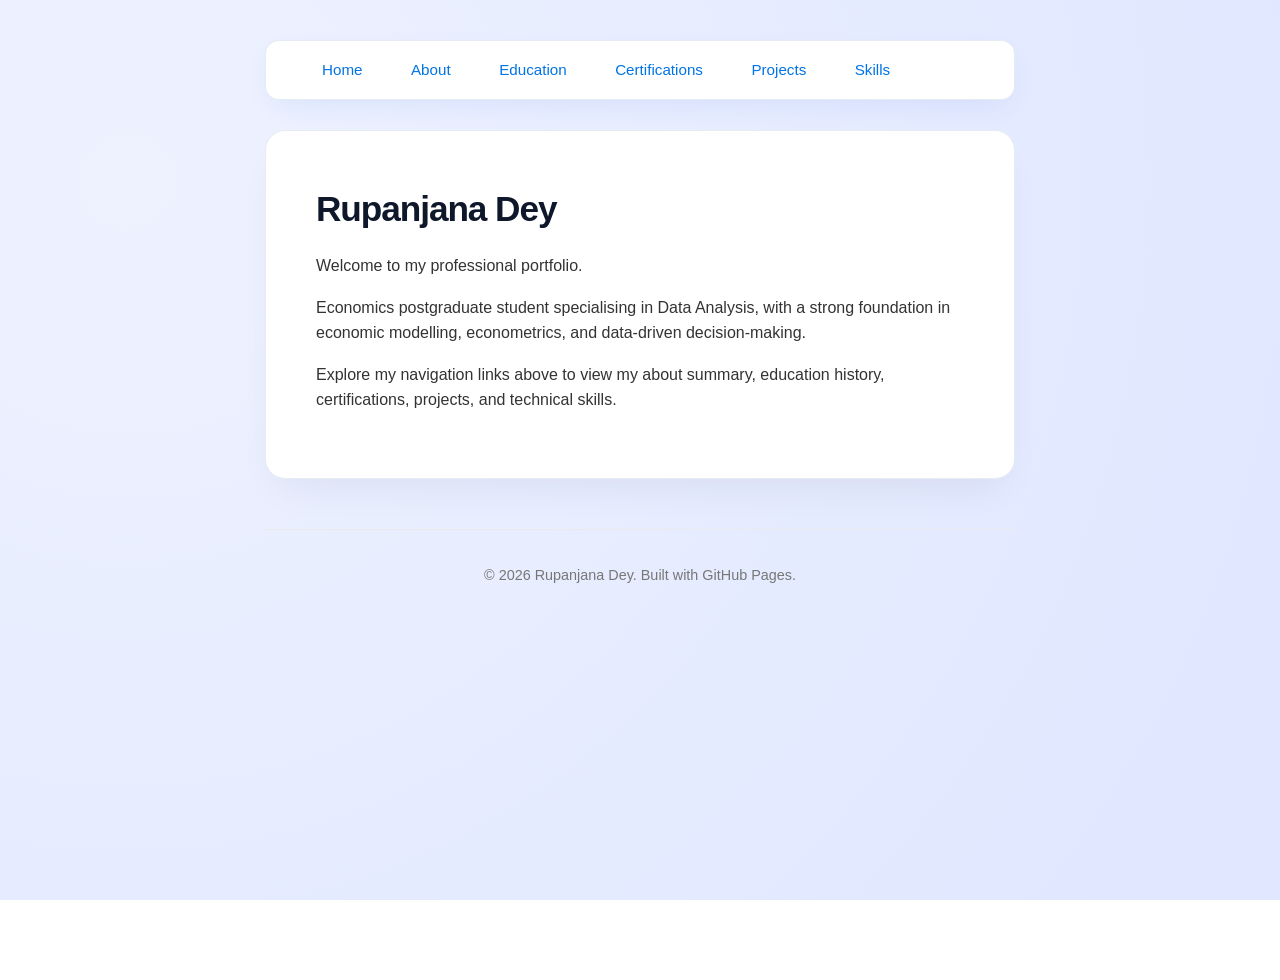
==== index.html @ 43e510b9 "Add link to external stylesheet in index.html" ====
<!DOCTYPE html>
<html lang="en">
<head>
    <link rel="stylesheet" href="style.css">
    <meta charset="UTF-8">
    <meta name="viewport" content="width=device-width, initial-scale=1.0">
    <title>Home | Rupanjana Dey</title>
    <style>
        body {
            font-family: -apple-system, BlinkMacSystemFont, "Segoe UI", Roboto, Helvetica, Arial, sans-serif;
            line-height: 1.6;
            color: #333;
            max-width: 750px;
            margin: 0 auto;
            padding: 40px 20px;
            background-color: #fff;
        }
        header {
            margin-bottom: 30px;
        }
        nav a {
            margin-right: 20px;
            text-decoration: none;
            color: #0073e6;
            font-weight: 500;
        }
        nav a:hover {
            text-decoration: underline;
        }
        h1 {
            font-size: 2.2em;
            margin-bottom: 5px;
        }
        p {
            margin-bottom: 15px;
        }
        footer {
            margin-top: 50px;
            font-size: 0.9em;
            color: #777;
            border-top: 1px solid #eaeaea;
            padding-top: 20px;
        }
    </style>
</head>
<body>

    <header>
        <nav>
            <a href="index.html">Home</a>
            <a href="about/index.html">About</a>
            <a href="about/education.html">Education</a>
            <a href="about/certifications.html">Certifications</a>
            <a href="about/projects.html">Projects</a>
            <a href="about/skills.html">Skills</a>
        </nav>
    </header>

    <main>
        <h1>Rupanjana Dey</h1>
        <p>Welcome to my professional portfolio.</p>
        <p>Economics postgraduate student specialising in Data Analysis, with a strong foundation in economic modelling, econometrics, and data-driven decision-making.</p>
        <p>Explore my navigation links above to view my about summary, education history, certifications, projects, and technical skills.</p>
    </main>

    <footer>
        <p>&copy; 2026 Rupanjana Dey. Built with GitHub Pages.</p>
    </footer>

</body>
</html>
---- style.css ----
@import url('https://fonts.googleapis.com/css2?family=Plus+Jakarta+Sans:wght@400;500;600;700&display=swap');

:root {
    --accent: #2563eb;
    --accent-hover: #1d4ed8;
    --bg-gradient: radial-gradient(circle at 10% 20%, rgb(238, 242, 255) 0%, rgb(224, 231, 255) 90%);
    --card-bg: #ffffff;
    --text-main: #1e293b;
    --text-muted: #64748b;
    --border-color: #f1f5f9;
}

body {
    font-family: 'Plus Jakarta Sans', sans-serif;
    line-height: 1.7;
    color: var(--text-main);
    background: var(--bg-gradient);
    background-attachment: fixed;
    min-height: 100vh;
    margin: 0;
    padding: 50px 20px;
    display: flex;
    flex-direction: column;
    align-items: center;
}

header {
    width: 100%;
    max-width: 800px;
    background: var(--card-bg);
    padding: 16px 32px;
    border-radius: 14px;
    box-shadow: 0 10px 30px -10px rgba(37, 99, 235, 0.12);
    margin-bottom: 24px;
    display: flex;
    justify-content: space-between;
    align-items: center;
    box-sizing: border-box;
    border: 1px solid rgba(226, 232, 240, 0.8);
}

nav a {
    margin-left: 24px;
    text-decoration: none;
    color: var(--text-main);
    font-weight: 600;
    font-size: 0.95em;
    transition: color 0.2s ease;
}

nav a:hover, nav a.active {
    color: var(--accent);
}

main {
    width: 100%;
    max-width: 800px;
    background: var(--card-bg);
    padding: 50px;
    border-radius: 20px;
    box-shadow: 0 20px 40px -15px rgba(30, 41, 59, 0.08);
    box-sizing: border-box;
    border: 1px solid rgba(226, 232, 240, 0.8);
}

h1 {
    color: #0f172a;
    font-size: 2.4em;
    margin-top: 0;
    margin-bottom: 8px;
    letter-spacing: -0.03em;
}

h2 {
    color: #0f172a;
    border-bottom: 2px solid #eff6ff;
    padding-bottom: 8px;
    margin-top: 40px;
    font-size: 1.25em;
    letter-spacing: -0.01em;
}

ul {
    padding-left: 20px;
}

li {
    margin-bottom: 14px;
}

a {
    color: var(--accent);
    text-decoration: none;
    transition: opacity 0.2s;
}

a:hover {
    color: var(--accent-hover);
    text-decoration: underline;
}

.contact-info {
    font-size: 0.95em;
    color: var(--text-muted);
    margin-bottom: 35px;
    padding-bottom: 18px;
    border-bottom: 1px solid var(--border-color);
}

footer {
    width: 100%;
    max-width: 800px;
    text-align: center;
    margin-top: 25px;
    font-size: 0.85em;
    color: #64748b;
}
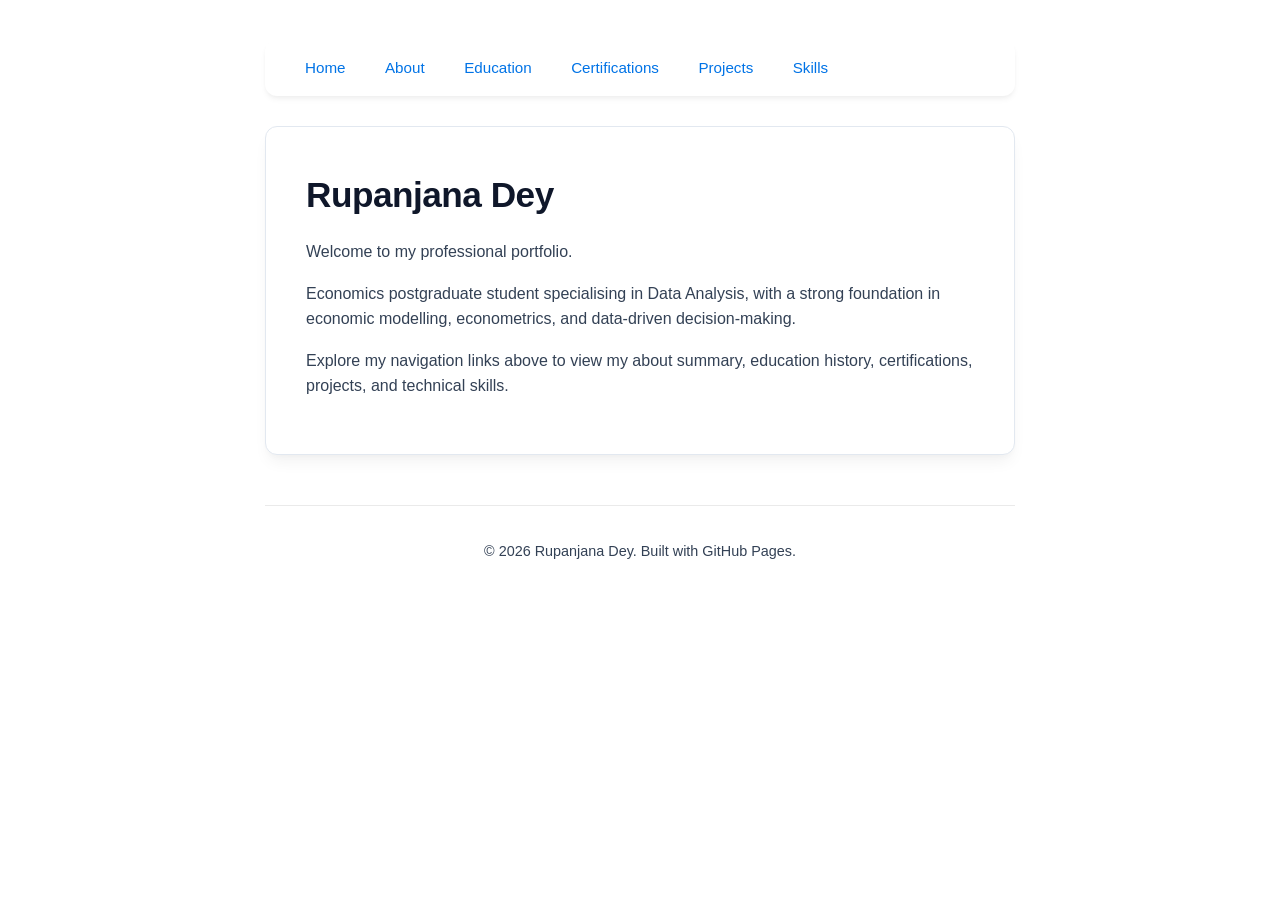
==== commit 9e0c319c: "Update stylesheet link path in index.html" ====
--- a/index.html
+++ b/index.html
@@ -1,7 +1,7 @@
 <!DOCTYPE html>
 <html lang="en">
 <head>
-    <link rel="stylesheet" href="style.css">
+    <link rel="stylesheet" href="css/style.css">
     <meta charset="UTF-8">
     <meta name="viewport" content="width=device-width, initial-scale=1.0">
     <title>Home | Rupanjana Dey</title>
--- a/css/style.css
+++ b/css/style.css
@@ -0,0 +1,115 @@
+:root {
+    --primary-color: #0284c7; /* Modern professional blue */
+    --primary-hover: #0369a1;
+    --text-main: #1e293b;     /* Dark slate for high readability */
+    --text-muted: #64748b;    /* Muted gray for secondary text */
+    --bg-color: #f8fafc;      /* Soft light background */
+    --card-bg: #ffffff;       /* Pure white for containers */
+    --border-color: #e2e8f0;
+    --radius: 12px;
+}
+
+body {
+    font-family: system-ui, -apple-system, BlinkMacSystemFont, "Segoe UI", Roboto, Oxygen, Ubuntu, Cantarell, sans-serif;
+    line-height: 1.7;
+    color: var(--text-main);
+    background-color: var(--bg-color);
+    max-width: 800px;
+    margin: 0 auto;
+    padding: 40px 20px;
+}
+
+/* Header & Navigation Bar Styling */
+header {
+    background: var(--card-bg);
+    padding: 15px 25px;
+    border-radius: var(--radius);
+    box-shadow: 0 4px 6px -1px rgba(0, 0, 0, 0.05), 0 2px 4px -1px rgba(0, 0, 0, 0.03);
+    margin-bottom: 40px;
+    display: flex;
+    justify-content: space-between;
+    align-items: center;
+    flex-wrap: wrap;
+    gap: 10px;
+}
+
+nav a {
+    text-decoration: none;
+    color: var(--text-muted);
+    font-weight: 500;
+    font-size: 0.95em;
+    margin-left: 15px;
+    transition: color 0.2s ease;
+}
+
+nav a:hover, nav a.active {
+    color: var(--primary-color);
+}
+
+/* Main Content Card Layout */
+main {
+    background: var(--card-bg);
+    padding: 40px;
+    border-radius: var(--radius);
+    box-shadow: 0 10px 15px -3px rgba(0, 0, 0, 0.05), 0 4px 6px -2px rgba(0, 0, 0, 0.025);
+    border: 1px solid var(--border-color);
+}
+
+h1 {
+    font-size: 2.5em;
+    color: #0f172a;
+    margin-top: 0;
+    margin-bottom: 10px;
+    letter-spacing: -0.5px;
+}
+
+h2 {
+    font-size: 1.5em;
+    color: #0f172a;
+    border-bottom: 2px solid var(--bg-color);
+    padding-bottom: 8px;
+    margin-top: 30px;
+    margin-bottom: 20px;
+}
+
+p {
+    margin-bottom: 15px;
+    color: #334155;
+}
+
+/* Profile Picture Styling */
+.profile-img {
+    width: 140px;
+    height: 140px;
+    border-radius: 50%;
+    object-fit: cover;
+    border: 4px solid var(--card-bg);
+    box-shadow: 0 4px 10px rgba(0, 0, 0, 0.1);
+    margin-bottom: 20px;
+}
+
+/* Links inside content */
+a {
+    color: var(--primary-color);
+    text-decoration: none;
+}
+a:hover {
+    text-decoration: underline;
+}
+
+/* Lists styling */
+ul {
+    padding-left: 20px;
+}
+
+li {
+    margin-bottom: 12px;
+}
+
+/* Footer Styling */
+footer {
+    text-align: center;
+    margin-top: 40px;
+    font-size: 0.85em;
+    color: var(--text-muted);
+}
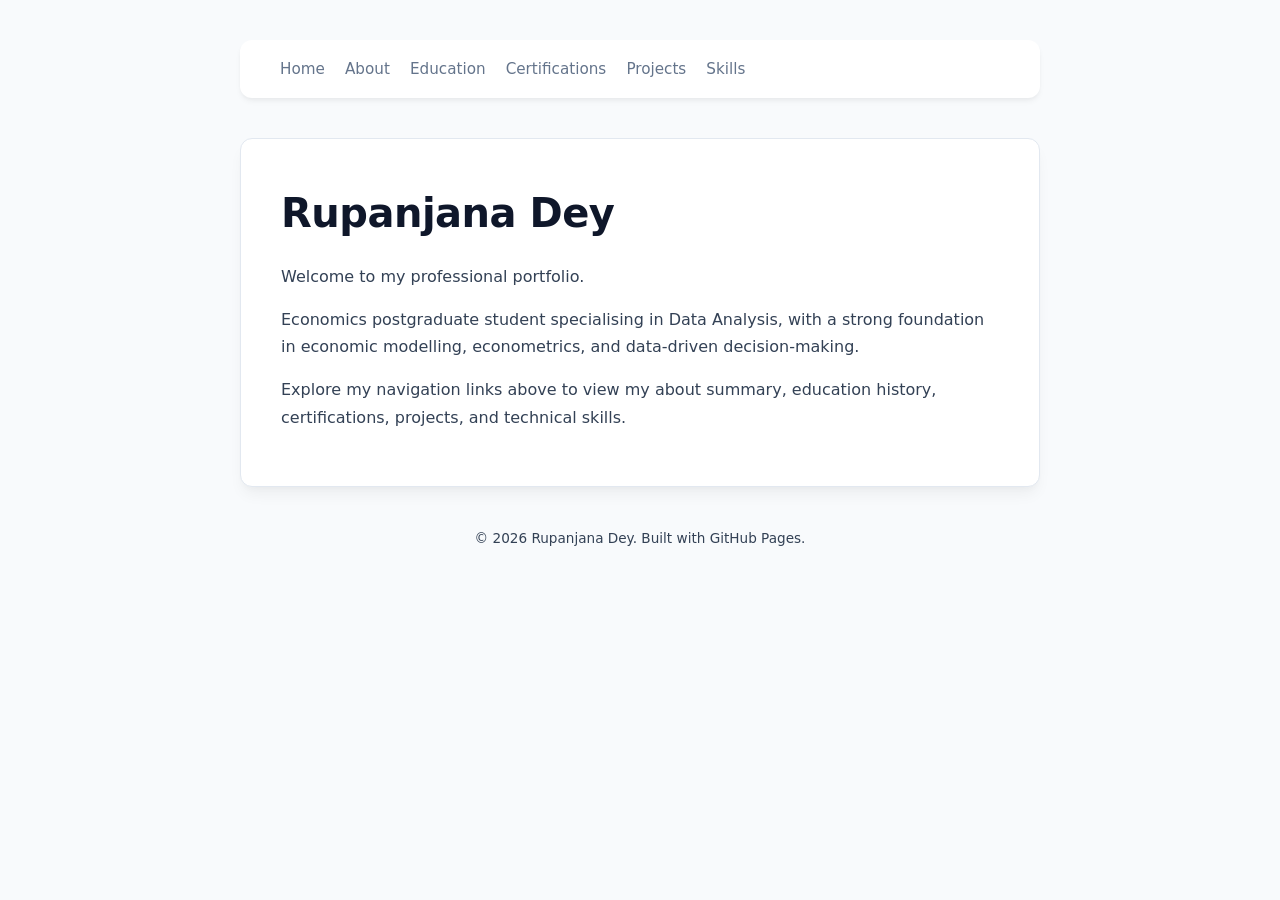
==== commit 24f09e2b: "Remove inline styles and link external stylesheet Removed inline styles from index.html and linked t" ====
--- a/index.html
+++ b/index.html
@@ -5,43 +5,7 @@
     <meta charset="UTF-8">
     <meta name="viewport" content="width=device-width, initial-scale=1.0">
     <title>Home | Rupanjana Dey</title>
-    <style>
-        body {
-            font-family: -apple-system, BlinkMacSystemFont, "Segoe UI", Roboto, Helvetica, Arial, sans-serif;
-            line-height: 1.6;
-            color: #333;
-            max-width: 750px;
-            margin: 0 auto;
-            padding: 40px 20px;
-            background-color: #fff;
-        }
-        header {
-            margin-bottom: 30px;
-        }
-        nav a {
-            margin-right: 20px;
-            text-decoration: none;
-            color: #0073e6;
-            font-weight: 500;
-        }
-        nav a:hover {
-            text-decoration: underline;
-        }
-        h1 {
-            font-size: 2.2em;
-            margin-bottom: 5px;
-        }
-        p {
-            margin-bottom: 15px;
-        }
-        footer {
-            margin-top: 50px;
-            font-size: 0.9em;
-            color: #777;
-            border-top: 1px solid #eaeaea;
-            padding-top: 20px;
-        }
-    </style>
+     <link rel="stylesheet" href="../css/style.css">
 </head>
 <body>
 
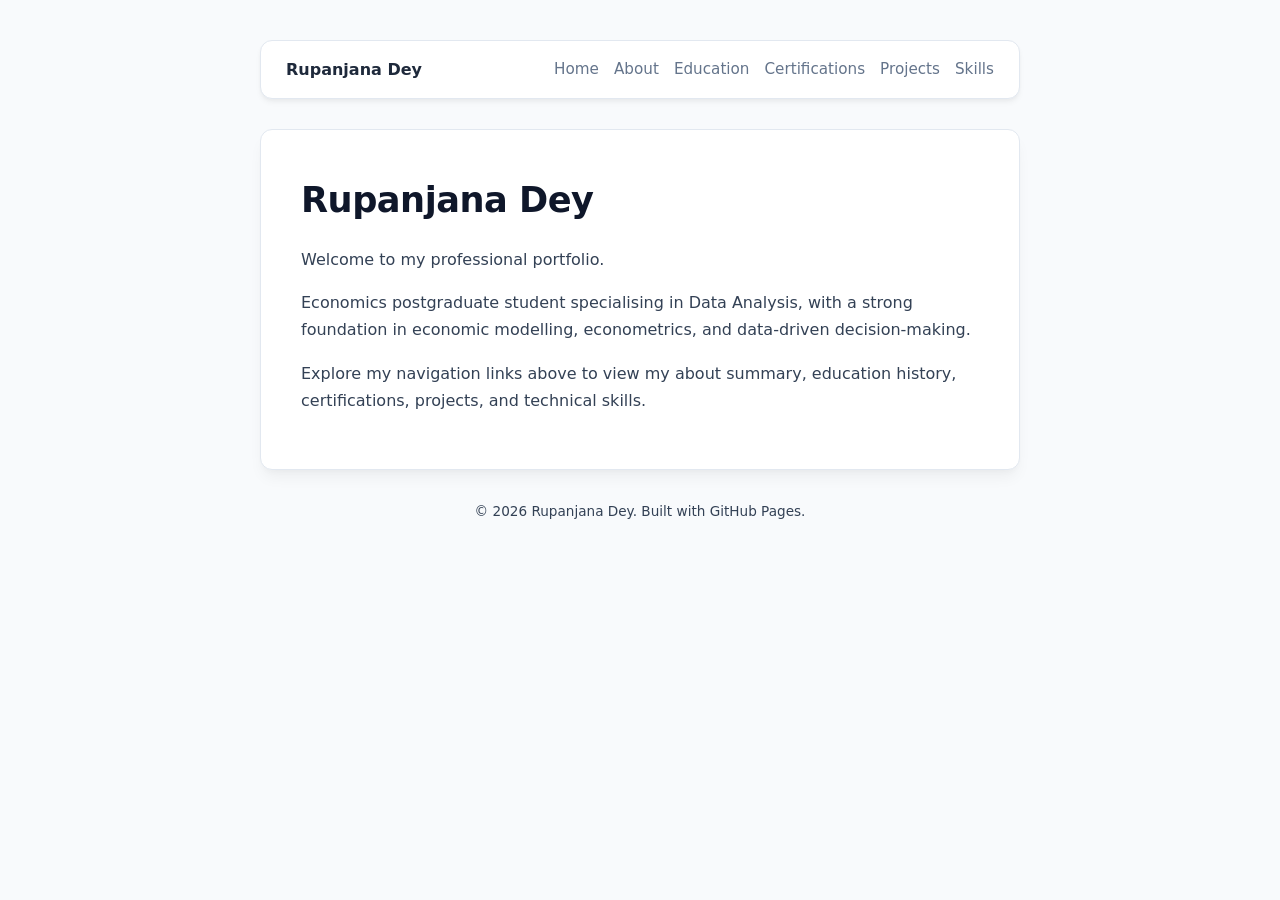
==== commit 2a0a13b0: "Refactor navigation and add logo to header" ====
--- a/index.html
+++ b/index.html
@@ -10,15 +10,18 @@
 <body>
 
     <header>
-        <nav>
-            <a href="index.html">Home</a>
-            <a href="about/index.html">About</a>
-            <a href="about/education.html">Education</a>
-            <a href="about/certifications.html">Certifications</a>
-            <a href="about/projects.html">Projects</a>
-            <a href="about/skills.html">Skills</a>
-        </nav>
-    </header>
+    <div class="logo">
+        <a href="index.html" style="font-weight: bold; color: inherit; text-decoration: none;">Rupanjana Dey</a>
+    </div>
+    <nav>
+        <a href="index.html">Home</a>
+        <a href="about/index.html">About</a>
+        <a href="education.html">Education</a>
+        <a href="certifications.html">Certifications</a>
+        <a href="projects.html">Projects</a>
+        <a href="skills.html">Skills</a>
+    </nav>
+</header>
 
     <main>
         <h1>Rupanjana Dey</h1>
--- a/css/style.css
+++ b/css/style.css
@@ -1,12 +1,16 @@
 :root {
-    --primary-color: #0284c7; /* Modern professional blue */
+    --primary-color: #0284c7;
     --primary-hover: #0369a1;
-    --text-main: #1e293b;     /* Dark slate for high readability */
-    --text-muted: #64748b;    /* Muted gray for secondary text */
-    --bg-color: #f8fafc;      /* Soft light background */
-    --card-bg: #ffffff;       /* Pure white for containers */
+    --text-main: #1e293b;
+    --text-muted: #64748b;
+    --bg-color: #f8fafc;
+    --card-bg: #ffffff;
     --border-color: #e2e8f0;
     --radius: 12px;
+}
+
+* {
+    box-sizing: border-box;
 }
 
 body {
@@ -19,18 +23,25 @@
     padding: 40px 20px;
 }
 
-/* Header & Navigation Bar Styling */
+/* Universal Header Styling */
 header {
     background: var(--card-bg);
     padding: 15px 25px;
     border-radius: var(--radius);
     box-shadow: 0 4px 6px -1px rgba(0, 0, 0, 0.05), 0 2px 4px -1px rgba(0, 0, 0, 0.03);
-    margin-bottom: 40px;
+    margin-bottom: 30px;
     display: flex;
     justify-content: space-between;
     align-items: center;
     flex-wrap: wrap;
     gap: 10px;
+    border: 1px solid var(--border-color);
+}
+
+nav {
+    display: flex;
+    flex-wrap: wrap;
+    gap: 15px;
 }
 
 nav a {
@@ -38,7 +49,6 @@
     color: var(--text-muted);
     font-weight: 500;
     font-size: 0.95em;
-    margin-left: 15px;
     transition: color 0.2s ease;
 }
 
@@ -46,8 +56,8 @@
     color: var(--primary-color);
 }
 
-/* Main Content Card Layout */
-main {
+/* Universal Content Card Styling */
+main, .container {
     background: var(--card-bg);
     padding: 40px;
     border-radius: var(--radius);
@@ -56,7 +66,7 @@
 }
 
 h1 {
-    font-size: 2.5em;
+    font-size: 2.2em;
     color: #0f172a;
     margin-top: 0;
     margin-bottom: 10px;
@@ -64,12 +74,12 @@
 }
 
 h2 {
-    font-size: 1.5em;
+    font-size: 1.4em;
     color: #0f172a;
     border-bottom: 2px solid var(--bg-color);
     padding-bottom: 8px;
     margin-top: 30px;
-    margin-bottom: 20px;
+    margin-bottom: 15px;
 }
 
 p {
@@ -88,16 +98,17 @@
     margin-bottom: 20px;
 }
 
-/* Links inside content */
+/* General Link Styling */
 a {
     color: var(--primary-color);
     text-decoration: none;
 }
+
 a:hover {
     text-decoration: underline;
 }
 
-/* Lists styling */
+/* Lists Styling */
 ul {
     padding-left: 20px;
 }
@@ -109,7 +120,7 @@
 /* Footer Styling */
 footer {
     text-align: center;
-    margin-top: 40px;
+    margin-top: 30px;
     font-size: 0.85em;
     color: var(--text-muted);
 }
--- a/css/style.css
+++ b/css/style.css
@@ -1,12 +1,16 @@
 :root {
-    --primary-color: #0284c7; /* Modern professional blue */
+    --primary-color: #0284c7;
     --primary-hover: #0369a1;
-    --text-main: #1e293b;     /* Dark slate for high readability */
-    --text-muted: #64748b;    /* Muted gray for secondary text */
-    --bg-color: #f8fafc;      /* Soft light background */
-    --card-bg: #ffffff;       /* Pure white for containers */
+    --text-main: #1e293b;
+    --text-muted: #64748b;
+    --bg-color: #f8fafc;
+    --card-bg: #ffffff;
     --border-color: #e2e8f0;
     --radius: 12px;
+}
+
+* {
+    box-sizing: border-box;
 }
 
 body {
@@ -19,18 +23,25 @@
     padding: 40px 20px;
 }
 
-/* Header & Navigation Bar Styling */
+/* Universal Header Styling */
 header {
     background: var(--card-bg);
     padding: 15px 25px;
     border-radius: var(--radius);
     box-shadow: 0 4px 6px -1px rgba(0, 0, 0, 0.05), 0 2px 4px -1px rgba(0, 0, 0, 0.03);
-    margin-bottom: 40px;
+    margin-bottom: 30px;
     display: flex;
     justify-content: space-between;
     align-items: center;
     flex-wrap: wrap;
     gap: 10px;
+    border: 1px solid var(--border-color);
+}
+
+nav {
+    display: flex;
+    flex-wrap: wrap;
+    gap: 15px;
 }
 
 nav a {
@@ -38,7 +49,6 @@
     color: var(--text-muted);
     font-weight: 500;
     font-size: 0.95em;
-    margin-left: 15px;
     transition: color 0.2s ease;
 }
 
@@ -46,8 +56,8 @@
     color: var(--primary-color);
 }
 
-/* Main Content Card Layout */
-main {
+/* Universal Content Card Styling */
+main, .container {
     background: var(--card-bg);
     padding: 40px;
     border-radius: var(--radius);
@@ -56,7 +66,7 @@
 }
 
 h1 {
-    font-size: 2.5em;
+    font-size: 2.2em;
     color: #0f172a;
     margin-top: 0;
     margin-bottom: 10px;
@@ -64,12 +74,12 @@
 }
 
 h2 {
-    font-size: 1.5em;
+    font-size: 1.4em;
     color: #0f172a;
     border-bottom: 2px solid var(--bg-color);
     padding-bottom: 8px;
     margin-top: 30px;
-    margin-bottom: 20px;
+    margin-bottom: 15px;
 }
 
 p {
@@ -88,16 +98,17 @@
     margin-bottom: 20px;
 }
 
-/* Links inside content */
+/* General Link Styling */
 a {
     color: var(--primary-color);
     text-decoration: none;
 }
+
 a:hover {
     text-decoration: underline;
 }
 
-/* Lists styling */
+/* Lists Styling */
 ul {
     padding-left: 20px;
 }
@@ -109,7 +120,7 @@
 /* Footer Styling */
 footer {
     text-align: center;
-    margin-top: 40px;
+    margin-top: 30px;
     font-size: 0.85em;
     color: var(--text-muted);
 }
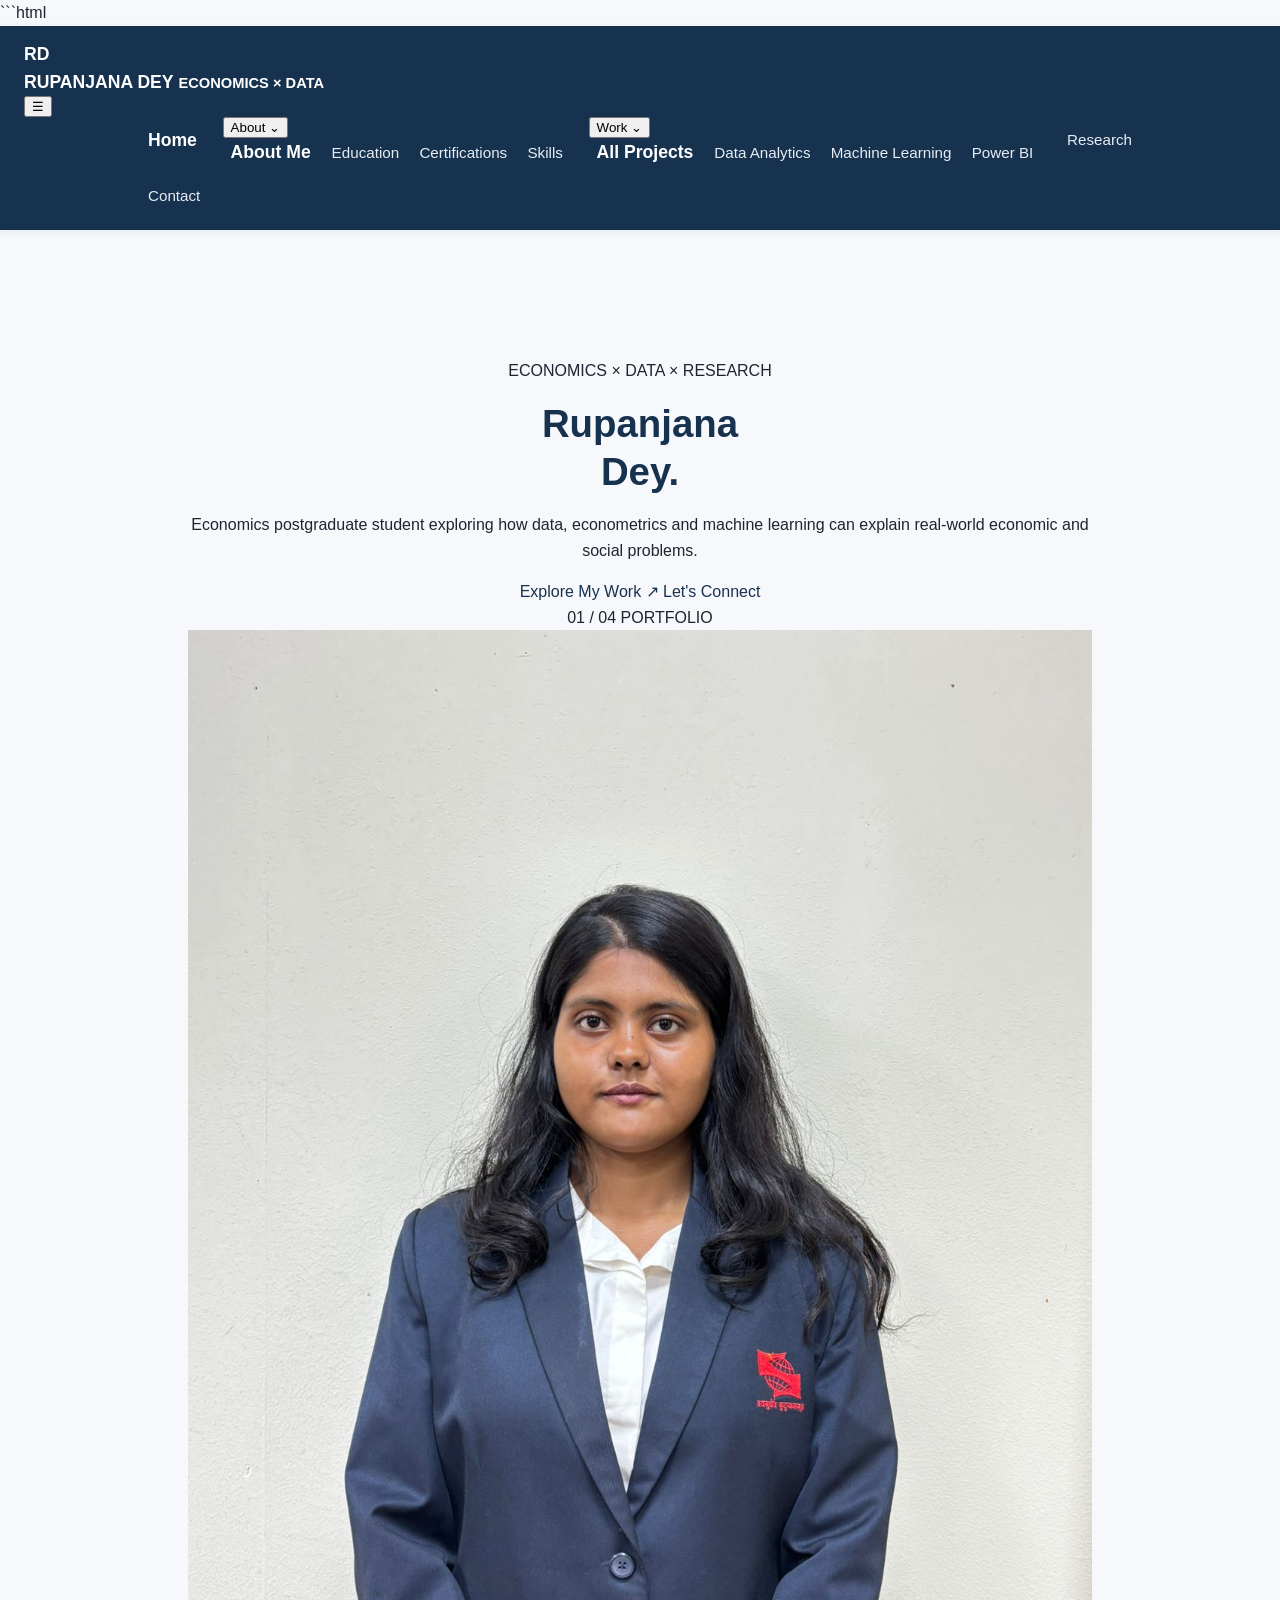
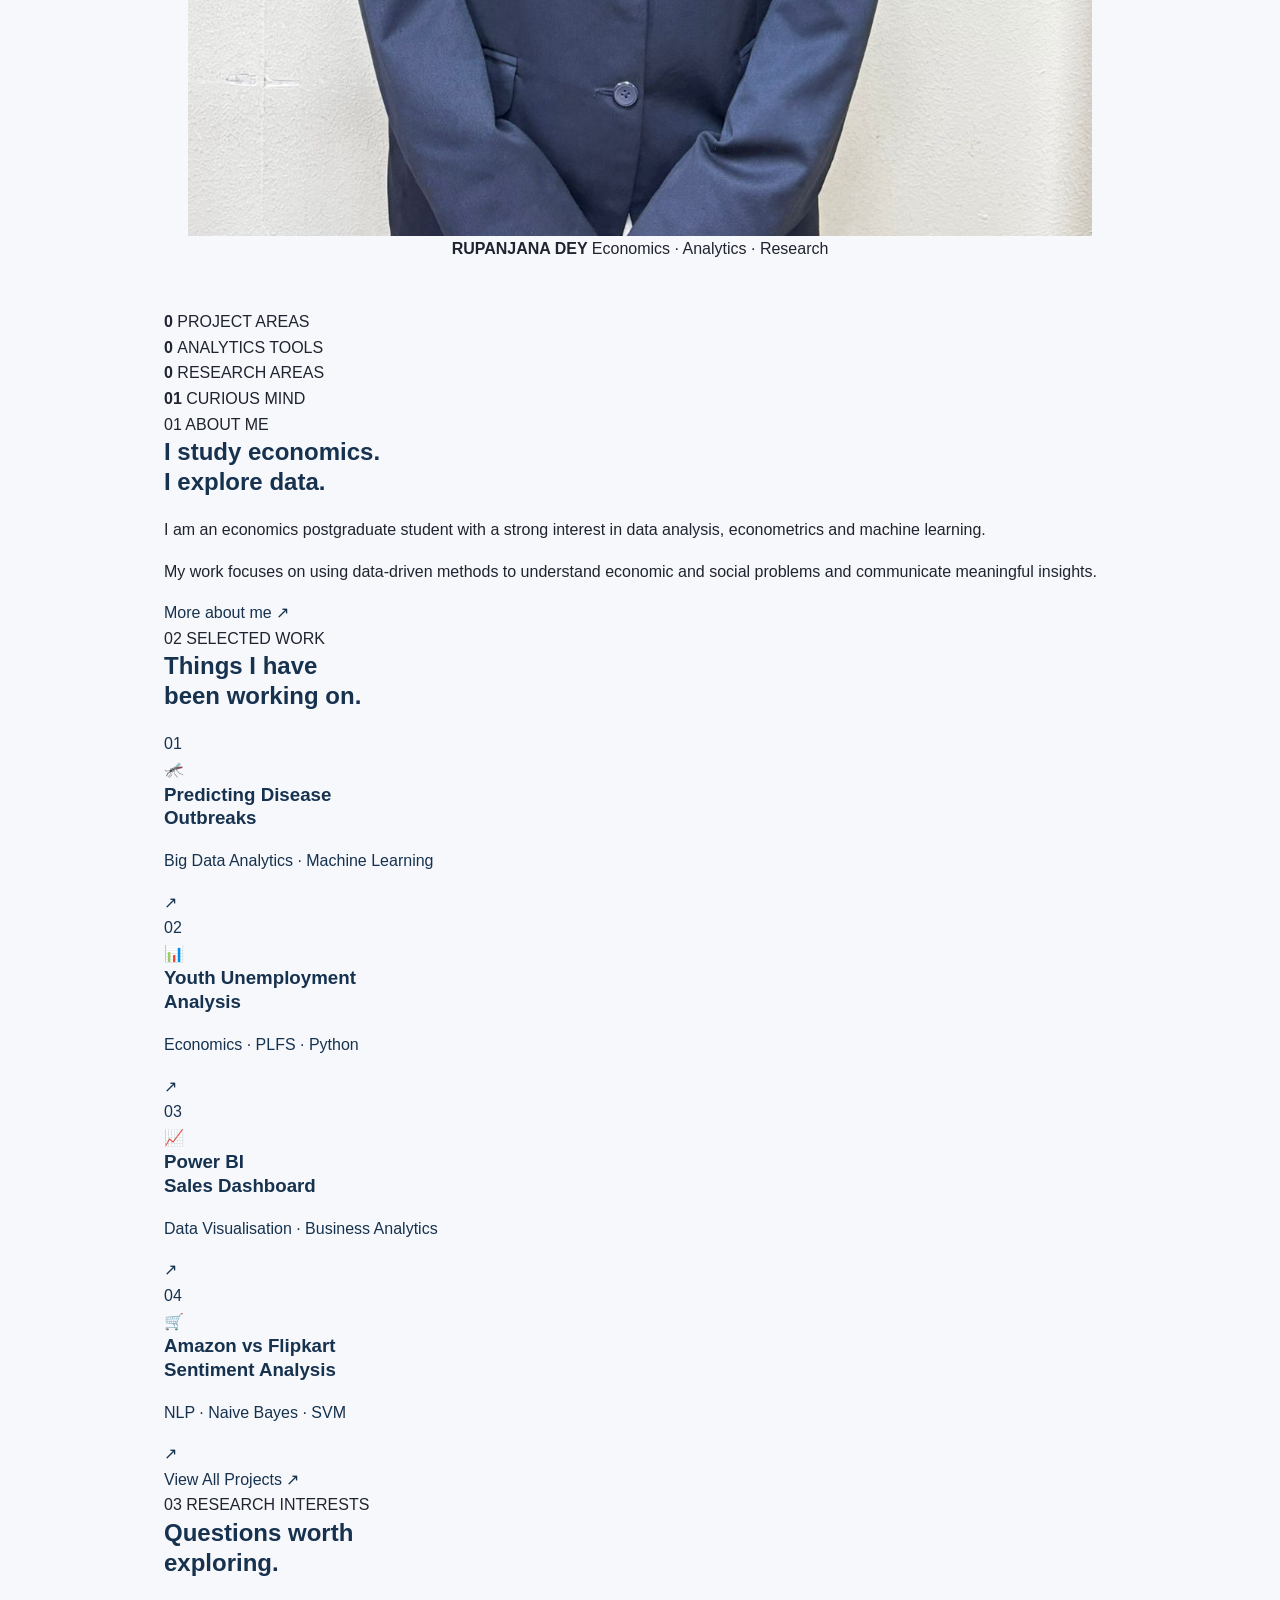
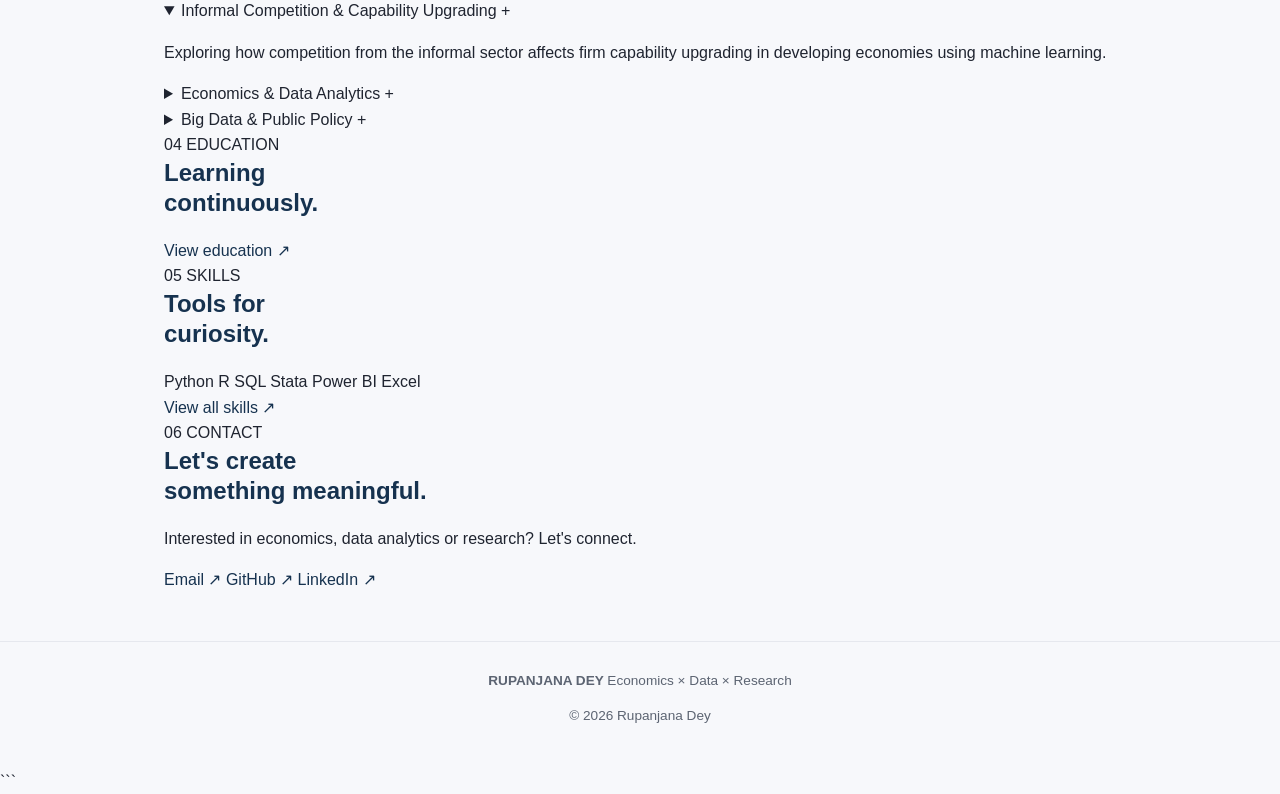
==== commit 8525b0e4: "Update index.html" ====
--- a/index.html
+++ b/index.html
@@ -1,38 +1,981 @@
+```html
 <!DOCTYPE html>
 <html lang="en">
+
 <head>
+
+    <meta charset="UTF-8">
+
+    <meta name="viewport" content="width=device-width, initial-scale=1.0">
+
+    <title>Rupanjana Dey | Economics × Data</title>
+
+    <!-- Main CSS -->
     <link rel="stylesheet" href="css/style.css">
-    <meta charset="UTF-8">
-    <meta name="viewport" content="width=device-width, initial-scale=1.0">
-    <title>Home | Rupanjana Dey</title>
-     <link rel="stylesheet" href="../css/style.css">
+
+    <!-- Google Fonts -->
+    <link rel="preconnect" href="https://fonts.googleapis.com">
+    <link rel="preconnect" href="https://fonts.gstatic.com" crossorigin>
+
+    <link href="https://fonts.googleapis.com/css2?family=DM+Sans:wght@400;500;600;700&family=Playfair+Display:wght@600;700&display=swap" rel="stylesheet">
+
 </head>
+
+
 <body>
 
-    <header>
-    <div class="logo">
-        <a href="index.html" style="font-weight: bold; color: inherit; text-decoration: none;">Rupanjana Dey</a>
-    </div>
-    <nav>
-        <a href="index.html">Home</a>
-        <a href="about/index.html">About</a>
-        <a href="education.html">Education</a>
-        <a href="certifications.html">Certifications</a>
-        <a href="projects.html">Projects</a>
-        <a href="skills.html">Skills</a>
+
+<!-- =====================================================
+     NAVIGATION
+===================================================== -->
+
+<header class="navbar">
+
+    <a href="index.html" class="logo">
+
+        <span>RD</span>
+
+        <div>
+            <strong>RUPANJANA DEY</strong>
+            <small>ECONOMICS × DATA</small>
+        </div>
+
+    </a>
+
+
+    <!-- Mobile Menu Button -->
+
+    <button class="menu-toggle" id="menuToggle">
+        ☰
+    </button>
+
+
+    <nav id="navMenu">
+
+        <a href="index.html">
+            Home
+        </a>
+
+
+        <!-- ABOUT DROPDOWN -->
+
+        <div class="dropdown">
+
+            <button class="dropbtn">
+                About <span>⌄</span>
+            </button>
+
+            <div class="dropdown-content">
+
+                <a href="about/index.html">
+                    About Me
+                </a>
+
+                <a href="education.html">
+                    Education
+                </a>
+
+                <a href="certifications.html">
+                    Certifications
+                </a>
+
+                <a href="skills.html">
+                    Skills
+                </a>
+
+            </div>
+
+        </div>
+
+
+        <!-- WORK DROPDOWN -->
+
+        <div class="dropdown">
+
+            <button class="dropbtn">
+                Work <span>⌄</span>
+            </button>
+
+            <div class="dropdown-content">
+
+                <a href="projects.html">
+                    All Projects
+                </a>
+
+                <a href="projects.html#analytics">
+                    Data Analytics
+                </a>
+
+                <a href="projects.html#ml">
+                    Machine Learning
+                </a>
+
+                <a href="projects.html#powerbi">
+                    Power BI
+                </a>
+
+            </div>
+
+        </div>
+
+
+        <a href="#research">
+            Research
+        </a>
+
+
+        <a href="#contact">
+            Contact
+        </a>
+
     </nav>
+
 </header>
 
-    <main>
-        <h1>Rupanjana Dey</h1>
-        <p>Welcome to my professional portfolio.</p>
-        <p>Economics postgraduate student specialising in Data Analysis, with a strong foundation in economic modelling, econometrics, and data-driven decision-making.</p>
-        <p>Explore my navigation links above to view my about summary, education history, certifications, projects, and technical skills.</p>
-    </main>
-
-    <footer>
-        <p>&copy; 2026 Rupanjana Dey. Built with GitHub Pages.</p>
-    </footer>
+
+
+<!-- =====================================================
+     MAIN CONTENT
+===================================================== -->
+
+<main>
+
+
+<!-- =====================================================
+     HERO SECTION
+===================================================== -->
+
+<section class="hero">
+
+
+    <!-- LEFT SIDE -->
+
+    <div class="hero-content">
+
+        <p class="eyebrow">
+            ECONOMICS × DATA × RESEARCH
+        </p>
+
+
+        <h1>
+
+            Rupanjana
+            <br>
+
+            <span>Dey.</span>
+
+        </h1>
+
+
+        <p class="hero-description">
+
+            Economics postgraduate student exploring how
+            data, econometrics and machine learning can
+            explain real-world economic and social problems.
+
+        </p>
+
+
+        <div class="hero-buttons">
+
+            <a href="#projects" class="btn primary">
+                Explore My Work ↗
+            </a>
+
+
+            <a href="#contact" class="btn secondary">
+                Let's Connect
+            </a>
+
+        </div>
+
+    </div>
+
+
+
+    <!-- RIGHT SIDE -->
+
+    <div class="hero-visual">
+
+        <div class="profile-card">
+
+
+            <div class="profile-top">
+
+                <span>
+                    01 / 04
+                </span>
+
+                <span>
+                    PORTFOLIO
+                </span>
+
+            </div>
+
+
+            <!-- YOUR PHOTO -->
+
+            <div class="profile-image">
+
+                <img
+                    src="Rupanjana_Dey.jpeg"
+                    alt="Rupanjana Dey"
+                >
+
+            </div>
+
+
+            <div class="profile-bottom">
+
+                <strong>
+                    RUPANJANA DEY
+                </strong>
+
+                <span>
+                    Economics · Analytics · Research
+                </span>
+
+            </div>
+
+        </div>
+
+    </div>
+
+</section>
+
+
+
+<!-- =====================================================
+     QUICK STATS
+===================================================== -->
+
+<section class="stats">
+
+
+    <div class="stat">
+
+        <strong
+            class="counter"
+            data-target="4">
+            0
+        </strong>
+
+        <span>
+            PROJECT AREAS
+        </span>
+
+    </div>
+
+
+    <div class="stat">
+
+        <strong
+            class="counter"
+            data-target="6">
+            0
+        </strong>
+
+        <span>
+            ANALYTICS TOOLS
+        </span>
+
+    </div>
+
+
+    <div class="stat">
+
+        <strong
+            class="counter"
+            data-target="3">
+            0
+        </strong>
+
+        <span>
+            RESEARCH AREAS
+        </span>
+
+    </div>
+
+
+    <div class="stat">
+
+        <strong>
+            01
+        </strong>
+
+        <span>
+            CURIOUS MIND
+        </span>
+
+    </div>
+
+
+</section>
+
+
+
+<!-- =====================================================
+     ABOUT SECTION
+===================================================== -->
+
+<section class="section about-section" id="about">
+
+
+    <div class="section-label">
+
+        <span>
+            01
+        </span>
+
+        <span>
+            ABOUT ME
+        </span>
+
+    </div>
+
+
+    <div class="about-grid">
+
+
+        <div>
+
+            <h2>
+
+                I study economics.
+                <br>
+
+                <span>
+                    I explore data.
+                </span>
+
+            </h2>
+
+        </div>
+
+
+        <div class="about-text">
+
+            <p>
+
+                I am an economics postgraduate student
+                with a strong interest in data analysis,
+                econometrics and machine learning.
+
+            </p>
+
+
+            <p>
+
+                My work focuses on using data-driven
+                methods to understand economic and
+                social problems and communicate
+                meaningful insights.
+
+            </p>
+
+
+            <a
+                href="about/index.html"
+                class="text-link">
+
+                More about me ↗
+
+            </a>
+
+        </div>
+
+    </div>
+
+</section>
+
+
+
+<!-- =====================================================
+     PROJECTS SECTION
+===================================================== -->
+
+<section
+    class="section projects-section"
+    id="projects">
+
+
+    <div class="section-heading">
+
+
+        <div class="section-label">
+
+            <span>
+                02
+            </span>
+
+            <span>
+                SELECTED WORK
+            </span>
+
+        </div>
+
+
+        <h2>
+
+            Things I have
+            <br>
+
+            <span>
+                been working on.
+            </span>
+
+        </h2>
+
+    </div>
+
+
+
+    <div class="projects-grid">
+
+
+        <!-- PROJECT 1 -->
+
+        <a
+            href="projects.html"
+            class="project-card project-large">
+
+            <div class="project-number">
+                01
+            </div>
+
+            <div class="project-icon">
+                🦟
+            </div>
+
+            <h3>
+
+                Predicting Disease
+                <br>
+                Outbreaks
+
+            </h3>
+
+            <p>
+
+                Big Data Analytics ·
+                Machine Learning
+
+            </p>
+
+            <span class="project-arrow">
+                ↗
+            </span>
+
+        </a>
+
+
+
+        <!-- PROJECT 2 -->
+
+        <a
+            href="projects.html"
+            class="project-card">
+
+            <div class="project-number">
+                02
+            </div>
+
+            <div class="project-icon">
+                📊
+            </div>
+
+            <h3>
+
+                Youth Unemployment
+                <br>
+                Analysis
+
+            </h3>
+
+            <p>
+
+                Economics · PLFS · Python
+
+            </p>
+
+            <span class="project-arrow">
+                ↗
+            </span>
+
+        </a>
+
+
+
+        <!-- PROJECT 3 -->
+
+        <a
+            href="projects.html"
+            class="project-card">
+
+            <div class="project-number">
+                03
+            </div>
+
+            <div class="project-icon">
+                📈
+            </div>
+
+            <h3>
+
+                Power BI
+                <br>
+                Sales Dashboard
+
+            </h3>
+
+            <p>
+
+                Data Visualisation ·
+                Business Analytics
+
+            </p>
+
+            <span class="project-arrow">
+                ↗
+            </span>
+
+        </a>
+
+
+
+        <!-- PROJECT 4 -->
+
+        <a
+            href="projects.html"
+            class="project-card">
+
+            <div class="project-number">
+                04
+            </div>
+
+            <div class="project-icon">
+                🛒
+            </div>
+
+            <h3>
+
+                Amazon vs Flipkart
+                <br>
+                Sentiment Analysis
+
+            </h3>
+
+            <p>
+
+                NLP · Naive Bayes · SVM
+
+            </p>
+
+            <span class="project-arrow">
+                ↗
+            </span>
+
+        </a>
+
+
+    </div>
+
+
+
+    <div class="view-all">
+
+        <a
+            href="projects.html"
+            class="btn secondary">
+
+            View All Projects ↗
+
+        </a>
+
+    </div>
+
+</section>
+
+
+
+<!-- =====================================================
+     RESEARCH SECTION
+===================================================== -->
+
+<section
+    class="section research-section"
+    id="research">
+
+
+    <div class="section-label">
+
+        <span>
+            03
+        </span>
+
+        <span>
+            RESEARCH INTERESTS
+        </span>
+
+    </div>
+
+
+    <div class="research-grid">
+
+
+        <div>
+
+            <h2>
+
+                Questions worth
+                <br>
+
+                <span>
+                    exploring.
+                </span>
+
+            </h2>
+
+        </div>
+
+
+
+        <div class="research-list">
+
+
+            <!-- RESEARCH 1 -->
+
+            <details open>
+
+                <summary>
+
+                    Informal Competition &
+                    Capability Upgrading
+
+                    <span>
+                        +
+                    </span>
+
+                </summary>
+
+
+                <p>
+
+                    Exploring how competition from the
+                    informal sector affects firm capability
+                    upgrading in developing economies
+                    using machine learning.
+
+                </p>
+
+            </details>
+
+
+
+            <!-- RESEARCH 2 -->
+
+            <details>
+
+                <summary>
+
+                    Economics & Data Analytics
+
+                    <span>
+                        +
+                    </span>
+
+                </summary>
+
+
+                <p>
+
+                    Using Python, econometrics and
+                    visualisation to understand economic
+                    relationships and patterns.
+
+                </p>
+
+            </details>
+
+
+
+            <!-- RESEARCH 3 -->
+
+            <details>
+
+                <summary>
+
+                    Big Data & Public Policy
+
+                    <span>
+                        +
+                    </span>
+
+                </summary>
+
+
+                <p>
+
+                    Applying data-driven methods to
+                    real-world social and economic
+                    problems.
+
+                </p>
+
+            </details>
+
+
+        </div>
+
+    </div>
+
+</section>
+
+
+
+<!-- =====================================================
+     EDUCATION + SKILLS
+===================================================== -->
+
+<section class="section information-section">
+
+
+    <!-- EDUCATION -->
+
+    <div class="info-card">
+
+
+        <div class="section-label">
+
+            <span>
+                04
+            </span>
+
+            <span>
+                EDUCATION
+            </span>
+
+        </div>
+
+
+        <h2>
+
+            Learning
+            <br>
+
+            <span>
+                continuously.
+            </span>
+
+        </h2>
+
+
+        <a
+            href="education.html"
+            class="text-link">
+
+            View education ↗
+
+        </a>
+
+    </div>
+
+
+
+    <!-- SKILLS -->
+
+    <div class="info-card">
+
+
+        <div class="section-label">
+
+            <span>
+                05
+            </span>
+
+            <span>
+                SKILLS
+            </span>
+
+        </div>
+
+
+        <h2>
+
+            Tools for
+            <br>
+
+            <span>
+                curiosity.
+            </span>
+
+        </h2>
+
+
+        <div class="skill-tags">
+
+            <span>
+                Python
+            </span>
+
+            <span>
+                R
+            </span>
+
+            <span>
+                SQL
+            </span>
+
+            <span>
+                Stata
+            </span>
+
+            <span>
+                Power BI
+            </span>
+
+            <span>
+                Excel
+            </span>
+
+        </div>
+
+
+        <a
+            href="skills.html"
+            class="text-link">
+
+            View all skills ↗
+
+        </a>
+
+    </div>
+
+
+</section>
+
+
+
+<!-- =====================================================
+     CONTACT
+===================================================== -->
+
+<section
+    class="section contact-section"
+    id="contact">
+
+
+    <div class="section-label">
+
+        <span>
+            06
+        </span>
+
+        <span>
+            CONTACT
+        </span>
+
+    </div>
+
+
+    <h2>
+
+        Let's create
+        <br>
+
+        <span>
+            something meaningful.
+        </span>
+
+    </h2>
+
+
+    <p>
+
+        Interested in economics, data analytics
+        or research? Let's connect.
+
+    </p>
+
+
+    <div class="contact-links">
+
+
+        <!-- CHANGE EMAIL HERE -->
+
+        <a href="mailto:YOUR_EMAIL@gmail.com">
+
+            Email ↗
+
+        </a>
+
+
+        <!-- YOUR GITHUB -->
+
+        <a
+            href="https://github.com/Rupanjana-Dey190"
+            target="_blank">
+
+            GitHub ↗
+
+        </a>
+
+
+        <!-- CHANGE LINKEDIN HERE -->
+
+        <a
+            href="https://www.linkedin.com"
+            target="_blank">
+
+            LinkedIn ↗
+
+        </a>
+
+
+    </div>
+
+</section>
+
+
+</main>
+
+
+
+<!-- =====================================================
+     FOOTER
+===================================================== -->
+
+<footer>
+
+    <div>
+
+        <strong>
+            RUPANJANA DEY
+        </strong>
+
+        <span>
+            Economics × Data × Research
+        </span>
+
+    </div>
+
+
+    <p>
+
+        © 2026 Rupanjana Dey
+
+    </p>
+
+</footer>
+
+
+
+<!-- JAVASCRIPT -->
+
+<script src="js/script.js"></script>
+
 
 </body>
+
 </html>
+```
--- a/css/style.css
+++ b/css/style.css
@@ -1,126 +1,300 @@
 :root {
-    --primary-color: #0284c7;
-    --primary-hover: #0369a1;
-    --text-main: #1e293b;
-    --text-muted: #64748b;
-    --bg-color: #f8fafc;
-    --card-bg: #ffffff;
-    --border-color: #e2e8f0;
-    --radius: 12px;
-}
-
-* {
-    box-sizing: border-box;
-}
+  --color-bg: #f7f8fb;
+  --color-surface: #ffffff;
+  --color-text: #1f2430;
+  --color-text-muted: #5c6472;
+  --color-primary: #16324f;   /* deep navy */
+  --color-accent: #d4a95e;    /* gold accent */
+  --color-accent-soft: #f4e6c8;
+  --color-border: #e6e8ee;
+
+  --font-heading: "Poppins", "Segoe UI", sans-serif;
+  --font-body: "Inter", "Segoe UI", sans-serif;
+
+  --radius: 14px;
+  --shadow-sm: 0 2px 8px rgba(22, 50, 79, 0.08);
+  --shadow-md: 0 8px 24px rgba(22, 50, 79, 0.12);
+  --max-width: 1000px;
+}
+
+/* ---------- 2. Reset & base ---------- */
+* { box-sizing: border-box; }
 
 body {
-    font-family: system-ui, -apple-system, BlinkMacSystemFont, "Segoe UI", Roboto, Oxygen, Ubuntu, Cantarell, sans-serif;
-    line-height: 1.7;
-    color: var(--text-main);
-    background-color: var(--bg-color);
-    max-width: 800px;
-    margin: 0 auto;
-    padding: 40px 20px;
-}
-
-/* Universal Header Styling */
+  margin: 0;
+  font-family: var(--font-body);
+  background: var(--color-bg);
+  color: var(--color-text);
+  line-height: 1.6;
+  -webkit-font-smoothing: antialiased;
+}
+
+h1, h2, h3 {
+  font-family: var(--font-heading);
+  color: var(--color-primary);
+  line-height: 1.25;
+  margin-top: 0;
+}
+
+a {
+  color: var(--color-primary);
+  text-decoration: none;
+}
+
+img { max-width: 100%; display: block; }
+
+/* ---------- 3. Header / navigation ---------- */
 header {
-    background: var(--card-bg);
-    padding: 15px 25px;
-    border-radius: var(--radius);
-    box-shadow: 0 4px 6px -1px rgba(0, 0, 0, 0.05), 0 2px 4px -1px rgba(0, 0, 0, 0.03);
-    margin-bottom: 30px;
-    display: flex;
-    justify-content: space-between;
-    align-items: center;
-    flex-wrap: wrap;
-    gap: 10px;
-    border: 1px solid var(--border-color);
+  background: var(--color-primary);
+  padding: 14px 24px;
+  position: sticky;
+  top: 0;
+  z-index: 100;
+  box-shadow: var(--shadow-sm);
+}
+
+header .logo,
+header a:first-child {
+  color: #fff;
+  font-family: var(--font-heading);
+  font-weight: 600;
+  font-size: 1.1rem;
 }
 
 nav {
-    display: flex;
-    flex-wrap: wrap;
-    gap: 15px;
+  max-width: var(--max-width);
+  margin: 0 auto;
+  display: flex;
+  align-items: center;
+  justify-content: space-between;
+  flex-wrap: wrap;
+  gap: 12px;
 }
 
 nav a {
-    text-decoration: none;
-    color: var(--text-muted);
-    font-weight: 500;
-    font-size: 0.95em;
-    transition: color 0.2s ease;
-}
-
-nav a:hover, nav a.active {
-    color: var(--primary-color);
-}
-
-/* Universal Content Card Styling */
-main, .container {
-    background: var(--card-bg);
-    padding: 40px;
-    border-radius: var(--radius);
-    box-shadow: 0 10px 15px -3px rgba(0, 0, 0, 0.05), 0 4px 6px -2px rgba(0, 0, 0, 0.025);
-    border: 1px solid var(--border-color);
-}
-
-h1 {
-    font-size: 2.2em;
-    color: #0f172a;
-    margin-top: 0;
-    margin-bottom: 10px;
-    letter-spacing: -0.5px;
-}
-
-h2 {
-    font-size: 1.4em;
-    color: #0f172a;
-    border-bottom: 2px solid var(--bg-color);
-    padding-bottom: 8px;
-    margin-top: 30px;
-    margin-bottom: 15px;
-}
-
-p {
-    margin-bottom: 15px;
-    color: #334155;
-}
-
-/* Profile Picture Styling */
-.profile-img {
-    width: 140px;
-    height: 140px;
-    border-radius: 50%;
-    object-fit: cover;
-    border: 4px solid var(--card-bg);
-    box-shadow: 0 4px 10px rgba(0, 0, 0, 0.1);
-    margin-bottom: 20px;
-}
-
-/* General Link Styling */
-a {
-    color: var(--primary-color);
-    text-decoration: none;
-}
-
-a:hover {
-    text-decoration: underline;
-}
-
-/* Lists Styling */
-ul {
-    padding-left: 20px;
-}
-
-li {
-    margin-bottom: 12px;
-}
-
-/* Footer Styling */
+  color: #e7ecf3;
+  padding: 6px 4px;
+  margin: 0 4px;
+  font-weight: 500;
+  font-size: 0.95rem;
+  border-bottom: 2px solid transparent;
+  transition: border-color 0.2s ease, color 0.2s ease;
+}
+
+nav a:hover,
+nav a:focus {
+  color: var(--color-accent);
+  border-bottom-color: var(--color-accent);
+}
+
+/* ---------- 4. Hero section (index.html) ----------
+   Wrap your name + tagline on the homepage like this:
+
+   <section class="hero">
+     <img src="Rupanjana_Dey.jpeg" alt="Rupanjana Dey" class="hero-photo">
+     <h1>Rupanjana Dey</h1>
+     <p class="tagline">Economics postgraduate ...</p>
+   </section>
+------------------------------------------------------------------ */
+.hero {
+  max-width: var(--max-width);
+  margin: 0 auto;
+  padding: 64px 24px 48px;
+  text-align: center;
+}
+
+.hero-photo {
+  width: 140px;
+  height: 140px;
+  border-radius: 50%;
+  object-fit: cover;
+  margin: 0 auto 24px;
+  border: 4px solid var(--color-accent-soft);
+  box-shadow: var(--shadow-md);
+}
+
+.hero h1 {
+  font-size: 2.4rem;
+  margin-bottom: 8px;
+}
+
+.hero .tagline {
+  color: var(--color-text-muted);
+  font-size: 1.1rem;
+  max-width: 620px;
+  margin: 0 auto;
+}
+
+/* ---------- 5. General page container ---------- */
+main, .page-content {
+  max-width: var(--max-width);
+  margin: 0 auto;
+  padding: 48px 24px;
+}
+
+/* ---------- 6. Cards (projects, certifications, skills) ----------
+   Wrap each item like:
+   <div class="card"> ... </div>
+------------------------------------------------------------------ */
+.card-grid {
+  display: grid;
+  grid-template-columns: repeat(auto-fit, minmax(240px, 1fr));
+  gap: 20px;
+  margin-top: 24px;
+}
+
+.card {
+  background: var(--color-surface);
+  border: 1px solid var(--color-border);
+  border-radius: var(--radius);
+  padding: 22px;
+  box-shadow: var(--shadow-sm);
+  transition: transform 0.2s ease, box-shadow 0.2s ease;
+}
+
+.card:hover {
+  transform: translateY(-4px);
+  box-shadow: var(--shadow-md);
+}
+
+.card h3 {
+  margin-bottom: 8px;
+  font-size: 1.1rem;
+}
+
+.card p {
+  color: var(--color-text-muted);
+  font-size: 0.95rem;
+  margin-bottom: 0;
+}
+
+/* ---------- 7. Skill tags ----------
+   <span class="tag">Python</span>
+------------------------------------------------------------------ */
+.tag-list {
+  display: flex;
+  flex-wrap: wrap;
+  gap: 10px;
+  margin-top: 16px;
+}
+
+.tag {
+  background: var(--color-accent-soft);
+  color: var(--color-primary);
+  font-size: 0.85rem;
+  font-weight: 600;
+  padding: 6px 14px;
+  border-radius: 999px;
+}
+
+/* ---------- 8. Timeline (education.html) ----------
+   <div class="timeline-item">
+     <h3>Degree</h3><p class="meta">Year</p><p>Details</p>
+   </div>
+------------------------------------------------------------------ */
+.timeline-item {
+  border-left: 3px solid var(--color-accent);
+  padding: 4px 0 28px 20px;
+  position: relative;
+}
+
+.timeline-item::before {
+  content: "";
+  position: absolute;
+  left: -8px;
+  top: 6px;
+  width: 13px;
+  height: 13px;
+  border-radius: 50%;
+  background: var(--color-accent);
+}
+
+.timeline-item .meta {
+  color: var(--color-text-muted);
+  font-size: 0.85rem;
+  margin: 2px 0 8px;
+}
+
+/* ---------- 9. Footer ---------- */
 footer {
-    text-align: center;
-    margin-top: 30px;
-    font-size: 0.85em;
-    color: var(--text-muted);
-}
+  text-align: center;
+  padding: 28px 24px;
+  color: var(--color-text-muted);
+  font-size: 0.85rem;
+  border-top: 1px solid var(--color-border);
+}
+
+/* ---------- 10. Small fade-in on load ---------- */
+.hero, main, .page-content {
+  animation: fadeIn 0.6s ease both;
+}
+
+@keyframes fadeIn {
+  from { opacity: 0; transform: translateY(8px); }
+  to   { opacity: 1; transform: translateY(0); }
+}
+
+/* ---------- 11. Responsive ---------- */
+@media (max-width: 600px) {
+  nav { flex-direction: column; align-items: flex-start; }
+  .hero h1 { font-size: 1.9rem; }
+}
+
+/* ---------- 12. Compact profile strip (repeated on inner pages) ---------- */
+.profile-mini {
+  display: flex;
+  align-items: center;
+  gap: 16px;
+  padding-bottom: 20px;
+  margin-bottom: 32px;
+  border-bottom: 1px solid var(--color-border);
+}
+
+.profile-mini img {
+  width: 64px;
+  height: 64px;
+  border-radius: 50%;
+  object-fit: cover;
+  border: 2px solid var(--color-accent-soft);
+}
+
+.profile-mini .profile-text h2 {
+  margin: 0 0 2px;
+  font-size: 1.05rem;
+}
+
+.profile-mini .profile-text p {
+  margin: 0;
+  color: var(--color-text-muted);
+  font-size: 0.88rem;
+}
+
+/* ---------- 13. Clean divider-style list (certifications, projects, skills) ---------- */
+.clean-list {
+  list-style: none;
+  padding: 0;
+  margin-top: 20px;
+}
+
+.clean-list li {
+  padding: 14px 0;
+  border-bottom: 1px solid var(--color-border);
+  color: var(--color-text);
+}
+
+.clean-list li:last-child { border-bottom: none; }
+
+/* ---------- 14. Contact info line (about page) ---------- */
+.contact-info {
+  color: var(--color-text-muted);
+  font-size: 0.95rem;
+}
+
+.contact-info a {
+  color: var(--color-primary);
+  font-weight: 600;
+}
+
+.contact-info a:hover {
+  color: var(--color-accent);
+}
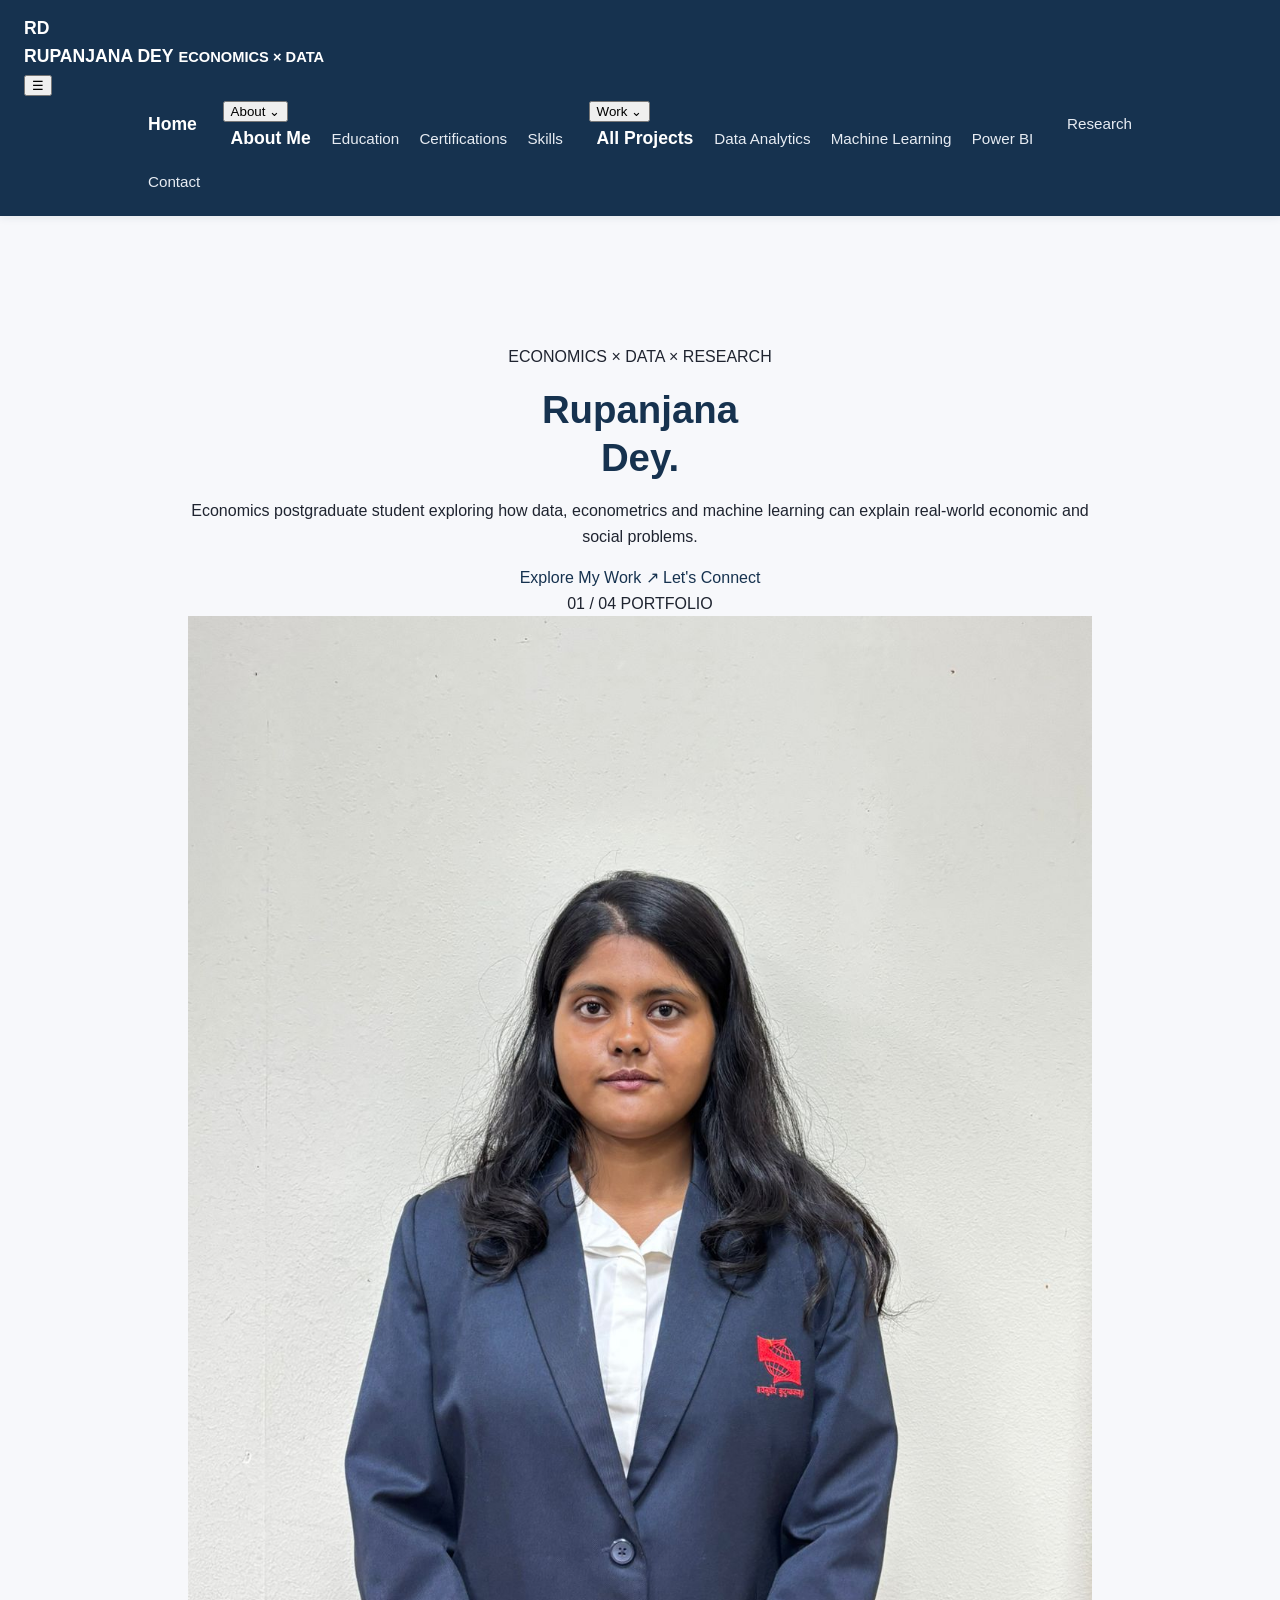
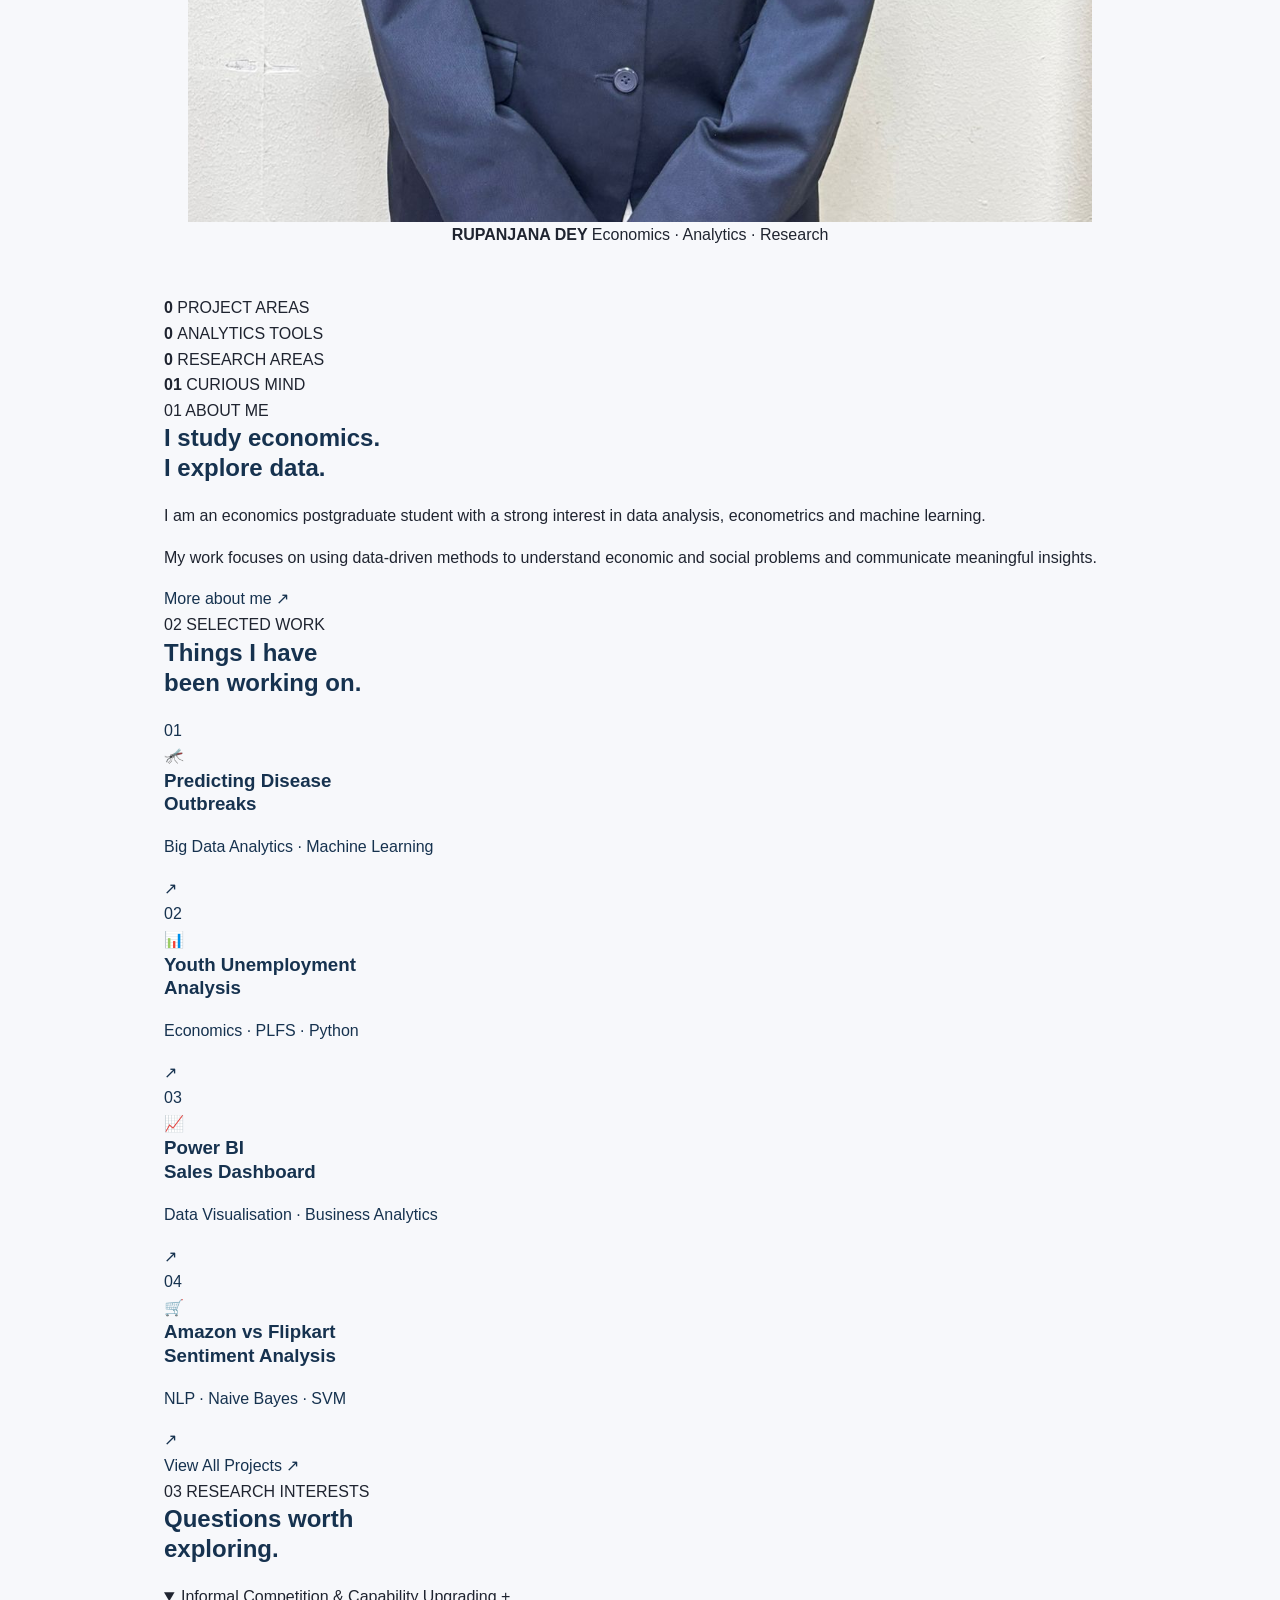
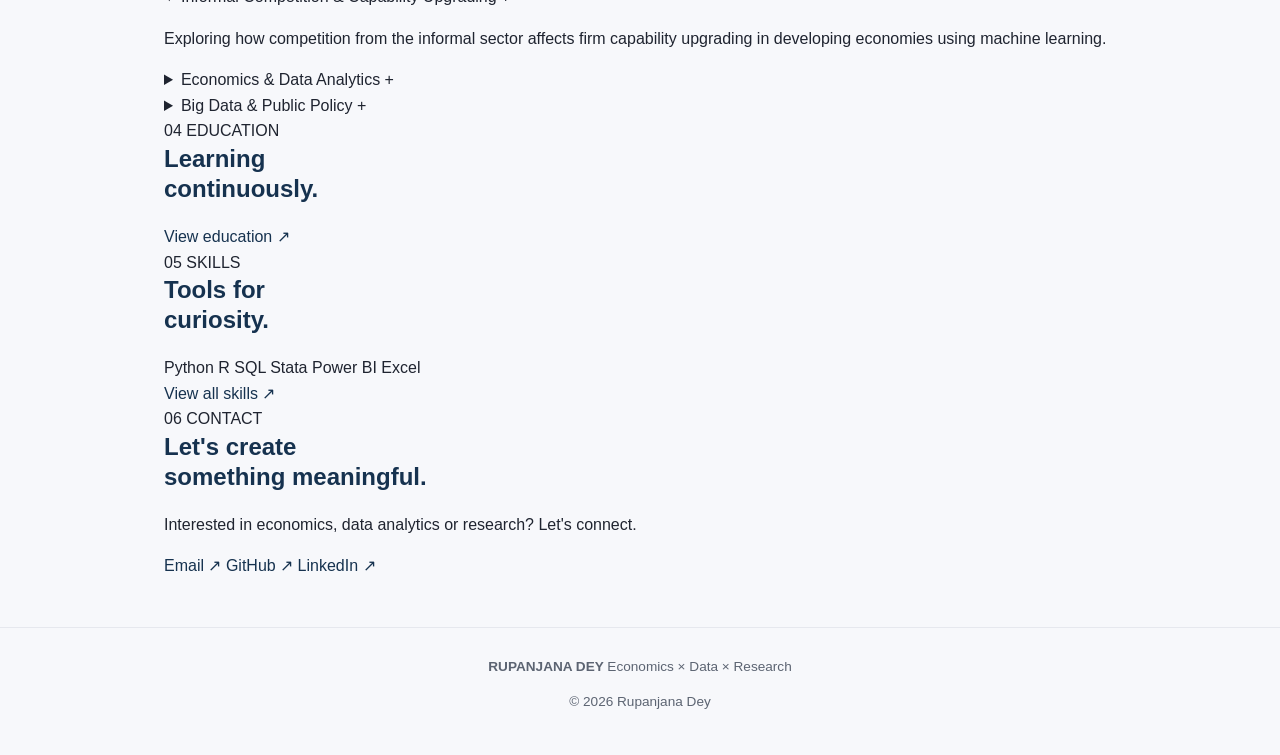
==== commit 7d57e7de: "Clean up HTML and update contact information Refactor HTML structure and update content." ====
--- a/index.html
+++ b/index.html
@@ -1,16 +1,12 @@
-```html
 <!DOCTYPE html>
 <html lang="en">
 
 <head>
-
     <meta charset="UTF-8">
-
     <meta name="viewport" content="width=device-width, initial-scale=1.0">
 
     <title>Rupanjana Dey | Economics × Data</title>
 
-    <!-- Main CSS -->
     <link rel="stylesheet" href="css/style.css">
 
     <!-- Google Fonts -->
@@ -18,16 +14,13 @@
     <link rel="preconnect" href="https://fonts.gstatic.com" crossorigin>
 
     <link href="https://fonts.googleapis.com/css2?family=DM+Sans:wght@400;500;600;700&family=Playfair+Display:wght@600;700&display=swap" rel="stylesheet">
-
 </head>
 
-
 <body>
 
-
-<!-- =====================================================
+<!-- =========================
      NAVIGATION
-===================================================== -->
+========================= -->
 
 <header class="navbar">
 
@@ -43,8 +36,6 @@
     </a>
 
 
-    <!-- Mobile Menu Button -->
-
     <button class="menu-toggle" id="menuToggle">
         ☰
     </button>
@@ -52,9 +43,7 @@
 
     <nav id="navMenu">
 
-        <a href="index.html">
-            Home
-        </a>
+        <a href="index.html">Home</a>
 
 
         <!-- ABOUT DROPDOWN -->
@@ -134,21 +123,14 @@
 
 
 
-<!-- =====================================================
-     MAIN CONTENT
-===================================================== -->
-
 <main>
 
 
-<!-- =====================================================
+<!-- =========================
      HERO SECTION
-===================================================== -->
+========================= -->
 
 <section class="hero">
-
-
-    <!-- LEFT SIDE -->
 
     <div class="hero-content">
 
@@ -158,12 +140,8 @@
 
 
         <h1>
-
-            Rupanjana
-            <br>
-
+            Rupanjana<br>
             <span>Dey.</span>
-
         </h1>
 
 
@@ -182,7 +160,6 @@
                 Explore My Work ↗
             </a>
 
-
             <a href="#contact" class="btn secondary">
                 Let's Connect
             </a>
@@ -193,12 +170,11 @@
 
 
 
-    <!-- RIGHT SIDE -->
+    <!-- PROFILE CARD -->
 
     <div class="hero-visual">
 
         <div class="profile-card">
-
 
             <div class="profile-top">
 
@@ -212,8 +188,6 @@
 
             </div>
 
-
-            <!-- YOUR PHOTO -->
 
             <div class="profile-image">
 
@@ -245,12 +219,11 @@
 
 
 
-<!-- =====================================================
-     QUICK STATS
-===================================================== -->
+<!-- =========================
+     STATS
+========================= -->
 
 <section class="stats">
-
 
     <div class="stat">
 
@@ -309,16 +282,17 @@
 
     </div>
 
-
 </section>
 
 
 
-<!-- =====================================================
-     ABOUT SECTION
-===================================================== -->
-
-<section class="section about-section" id="about">
+<!-- =========================
+     ABOUT
+========================= -->
+
+<section
+    class="section about-section"
+    id="about">
 
 
     <div class="section-label">
@@ -332,6 +306,7 @@
         </span>
 
     </div>
+
 
 
     <div class="about-grid">
@@ -351,6 +326,7 @@
             </h2>
 
         </div>
+
 
 
         <div class="about-text">
@@ -390,9 +366,9 @@
 
 
 
-<!-- =====================================================
-     PROJECTS SECTION
-===================================================== -->
+<!-- =========================
+     PROJECTS
+========================= -->
 
 <section
     class="section projects-section"
@@ -456,10 +432,7 @@
             </h3>
 
             <p>
-
-                Big Data Analytics ·
-                Machine Learning
-
+                Big Data Analytics · Machine Learning
             </p>
 
             <span class="project-arrow">
@@ -493,9 +466,7 @@
             </h3>
 
             <p>
-
                 Economics · PLFS · Python
-
             </p>
 
             <span class="project-arrow">
@@ -529,10 +500,7 @@
             </h3>
 
             <p>
-
-                Data Visualisation ·
-                Business Analytics
-
+                Data Visualisation · Business Analytics
             </p>
 
             <span class="project-arrow">
@@ -566,9 +534,7 @@
             </h3>
 
             <p>
-
                 NLP · Naive Bayes · SVM
-
             </p>
 
             <span class="project-arrow">
@@ -576,7 +542,6 @@
             </span>
 
         </a>
-
 
     </div>
 
@@ -598,9 +563,9 @@
 
 
 
-<!-- =====================================================
-     RESEARCH SECTION
-===================================================== -->
+<!-- =========================
+     RESEARCH
+========================= -->
 
 <section
     class="section research-section"
@@ -618,6 +583,7 @@
         </span>
 
     </div>
+
 
 
     <div class="research-grid">
@@ -678,7 +644,8 @@
 
                 <summary>
 
-                    Economics & Data Analytics
+                    Economics &
+                    Data Analytics
 
                     <span>
                         +
@@ -705,7 +672,8 @@
 
                 <summary>
 
-                    Big Data & Public Policy
+                    Big Data &
+                    Public Policy
 
                     <span>
                         +
@@ -733,9 +701,9 @@
 
 
 
-<!-- =====================================================
+<!-- =========================
      EDUCATION + SKILLS
-===================================================== -->
+========================= -->
 
 <section class="section information-section">
 
@@ -851,14 +819,13 @@
 
     </div>
 
-
 </section>
 
 
 
-<!-- =====================================================
+<!-- =========================
      CONTACT
-===================================================== -->
+========================= -->
 
 <section
     class="section contact-section"
@@ -898,16 +865,18 @@
     </p>
 
 
+
     <div class="contact-links">
 
 
-        <!-- CHANGE EMAIL HERE -->
-
-        <a href="mailto:YOUR_EMAIL@gmail.com">
+        <!-- YOUR EMAIL -->
+
+        <a href="mailto:deyrupanjana6@gmail.com">
 
             Email ↗
 
         </a>
+
 
 
         <!-- YOUR GITHUB -->
@@ -921,31 +890,31 @@
         </a>
 
 
-        <!-- CHANGE LINKEDIN HERE -->
+
+        <!-- YOUR LINKEDIN -->
 
         <a
-            href="https://www.linkedin.com"
+            href="https://www.linkedin.com/in/rupanjana-dey-302489273?utm_source=share_via&utm_content=profile&utm_medium=member_android"
             target="_blank">
 
             LinkedIn ↗
 
         </a>
 
-
     </div>
 
 </section>
 
-
 </main>
 
 
 
-<!-- =====================================================
+<!-- =========================
      FOOTER
-===================================================== -->
+========================= -->
 
 <footer>
+
 
     <div>
 
@@ -961,9 +930,7 @@
 
 
     <p>
-
         © 2026 Rupanjana Dey
-
     </p>
 
 </footer>
@@ -974,8 +941,5 @@
 
 <script src="js/script.js"></script>
 
-
 </body>
-
 </html>
-```
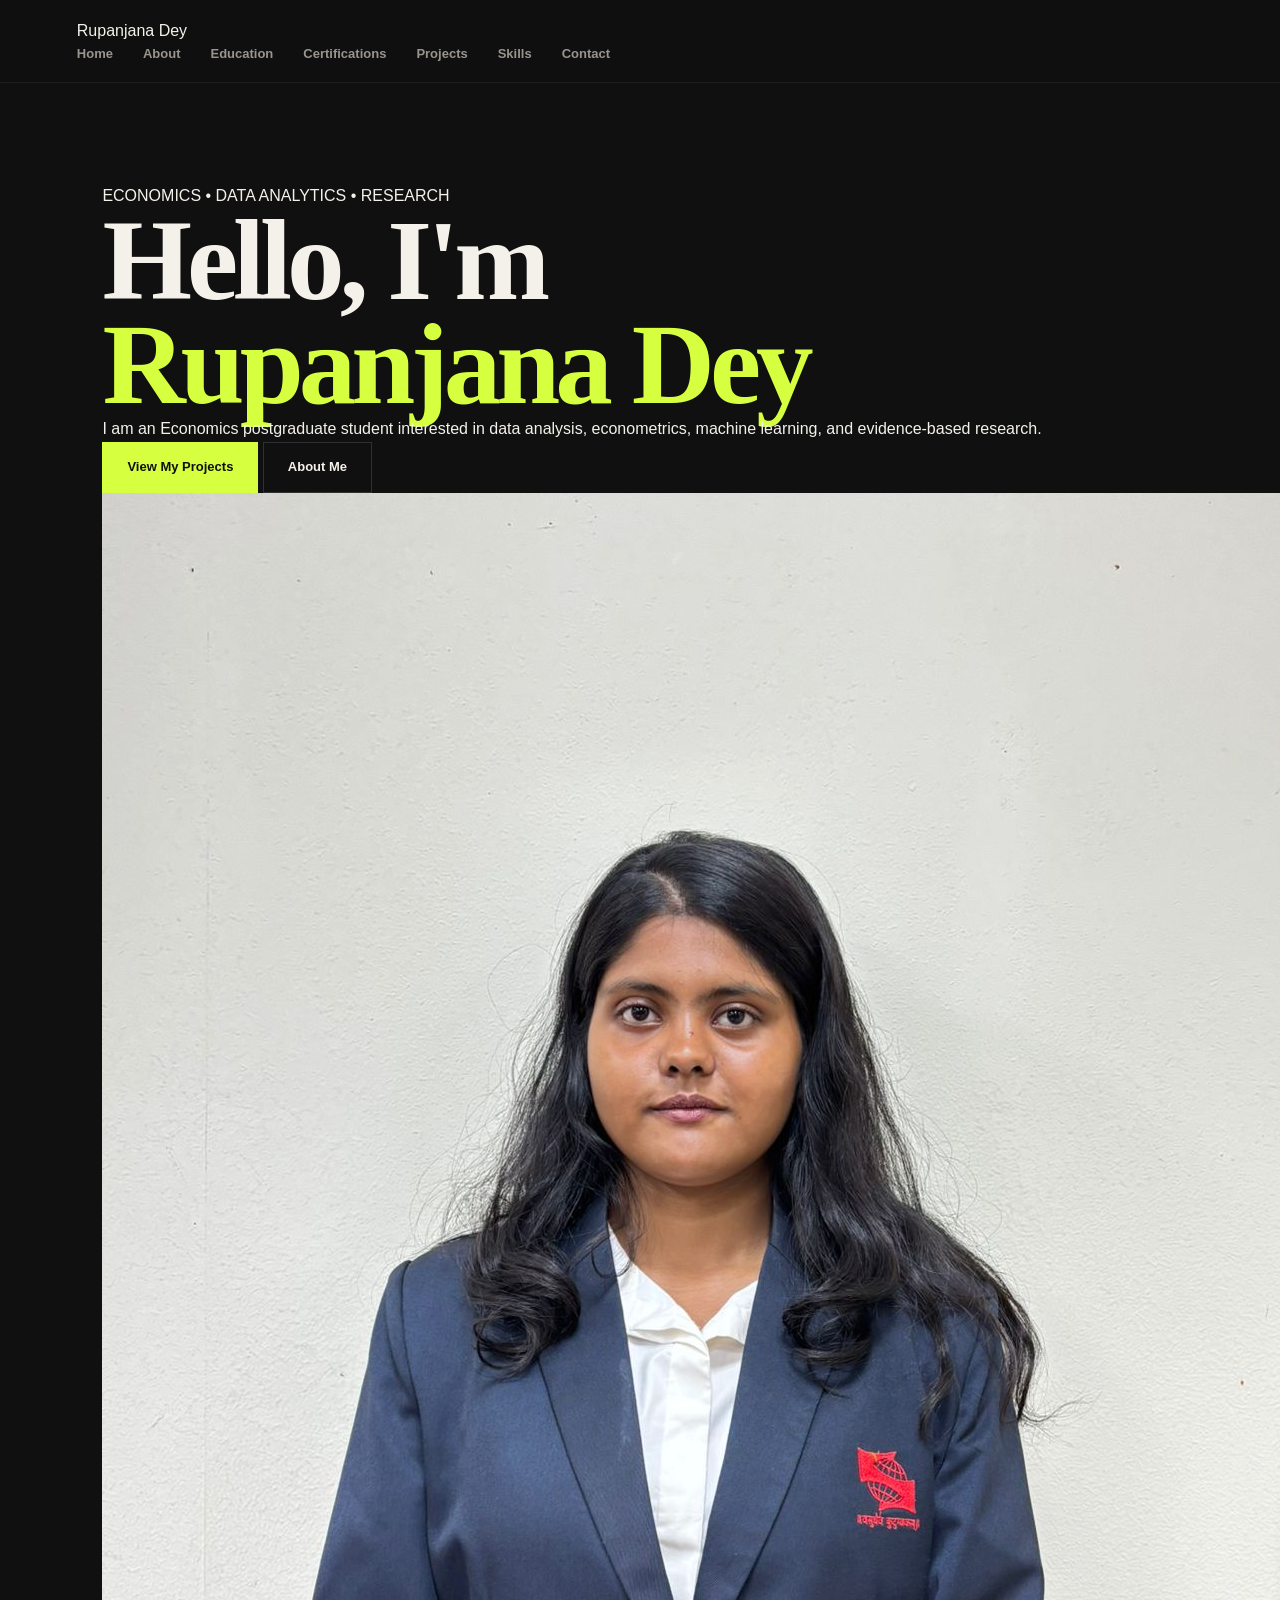
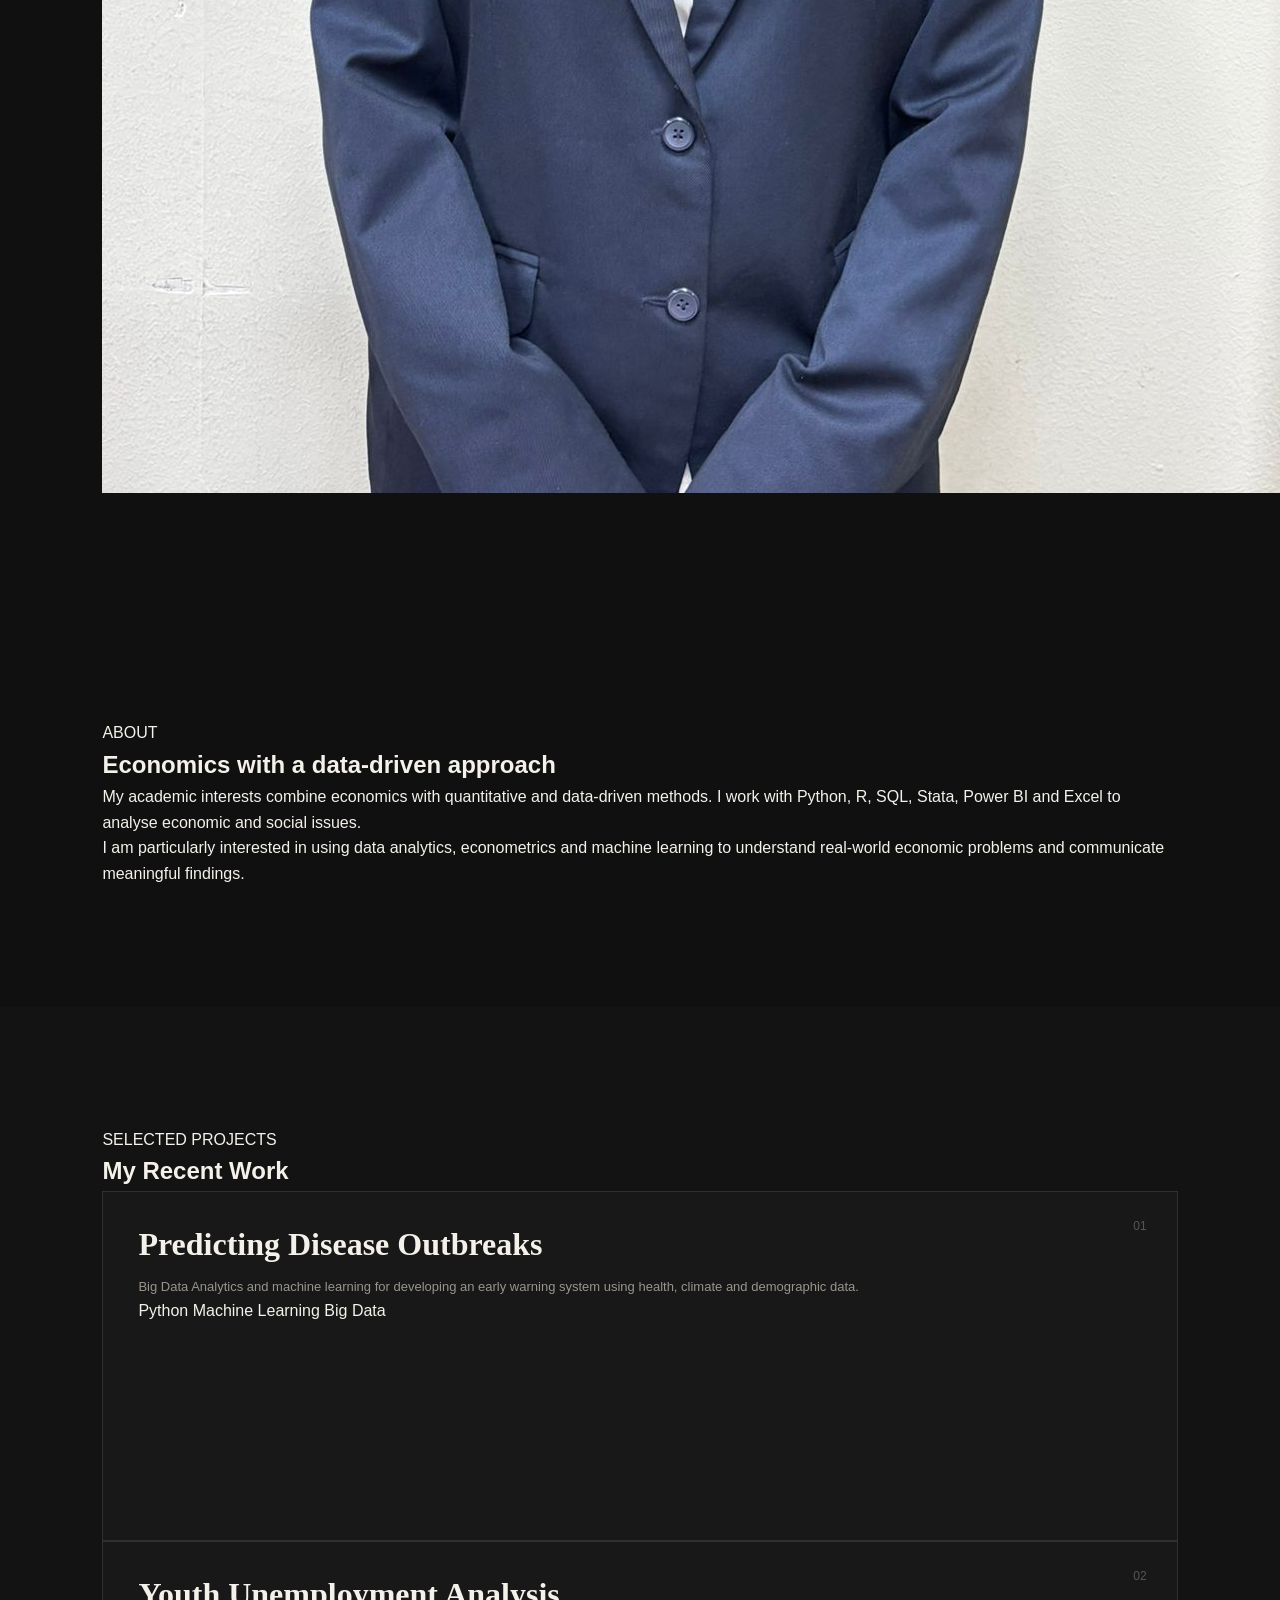
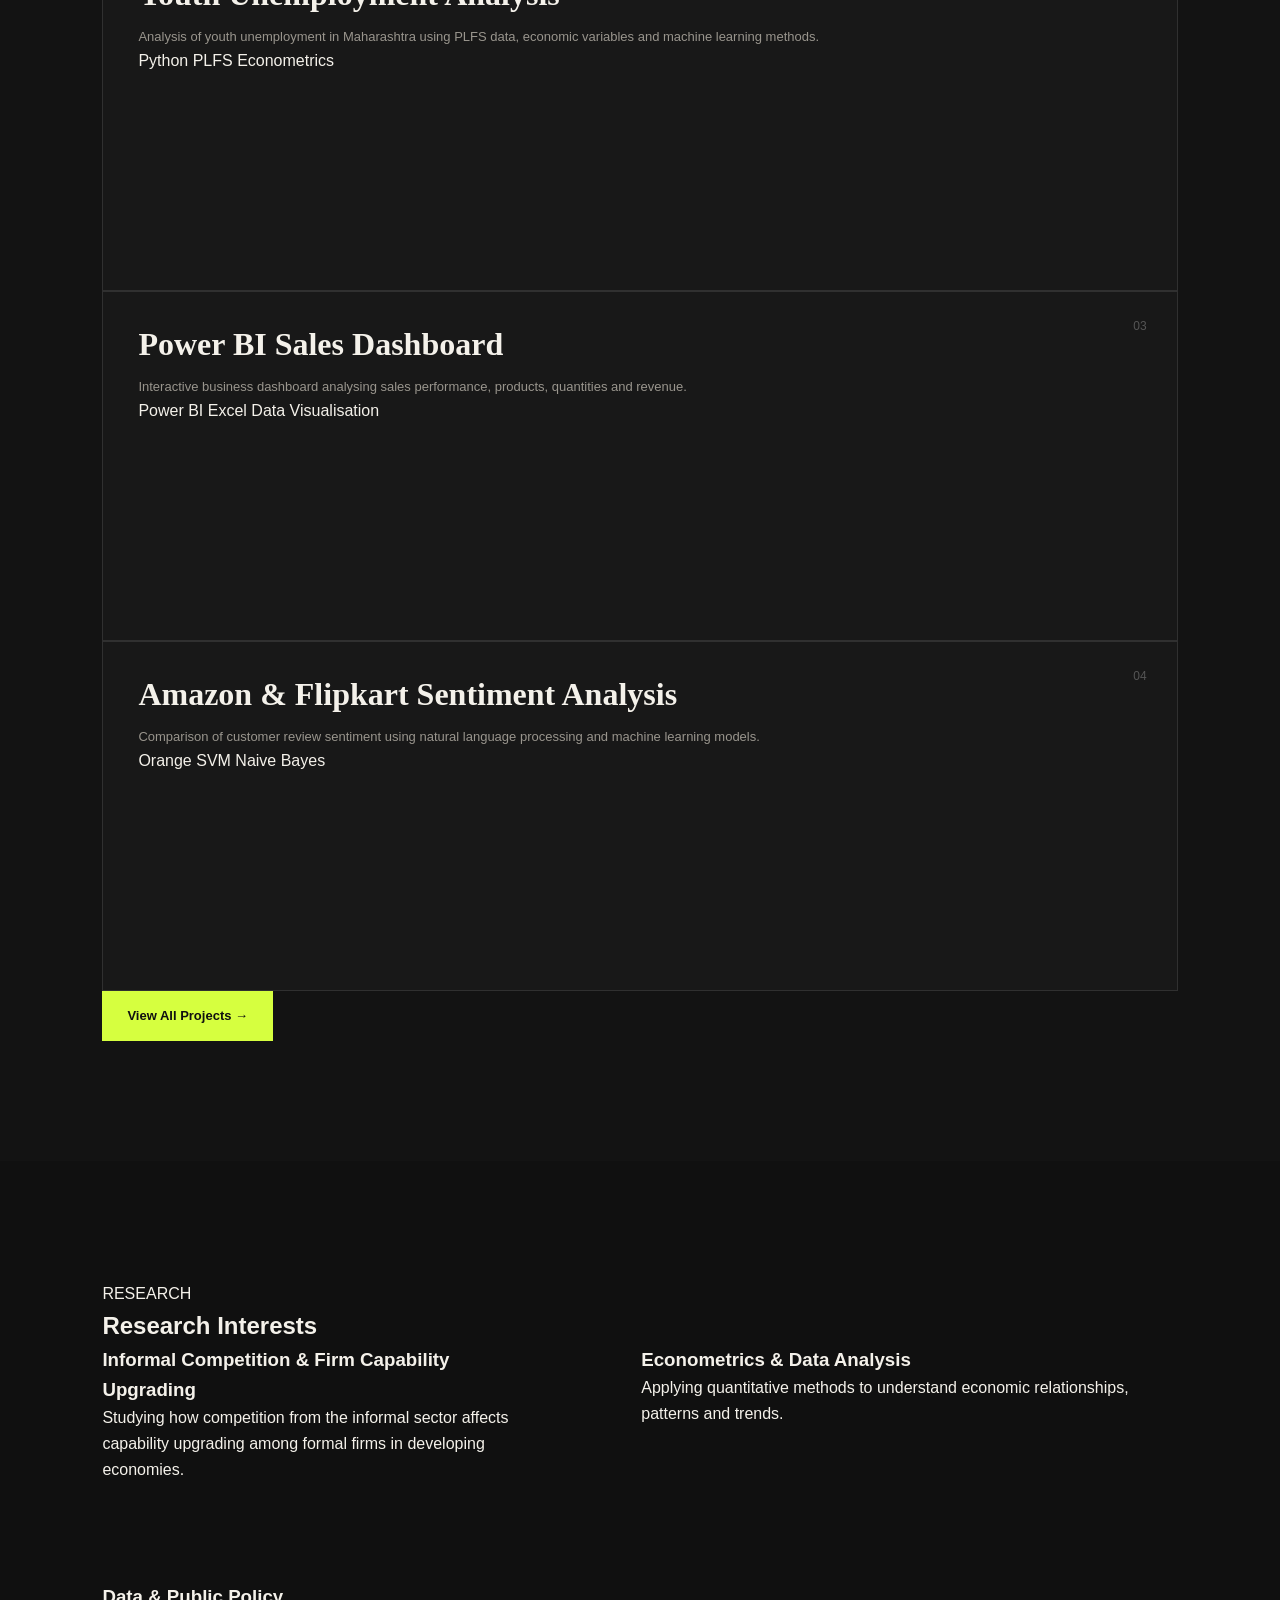
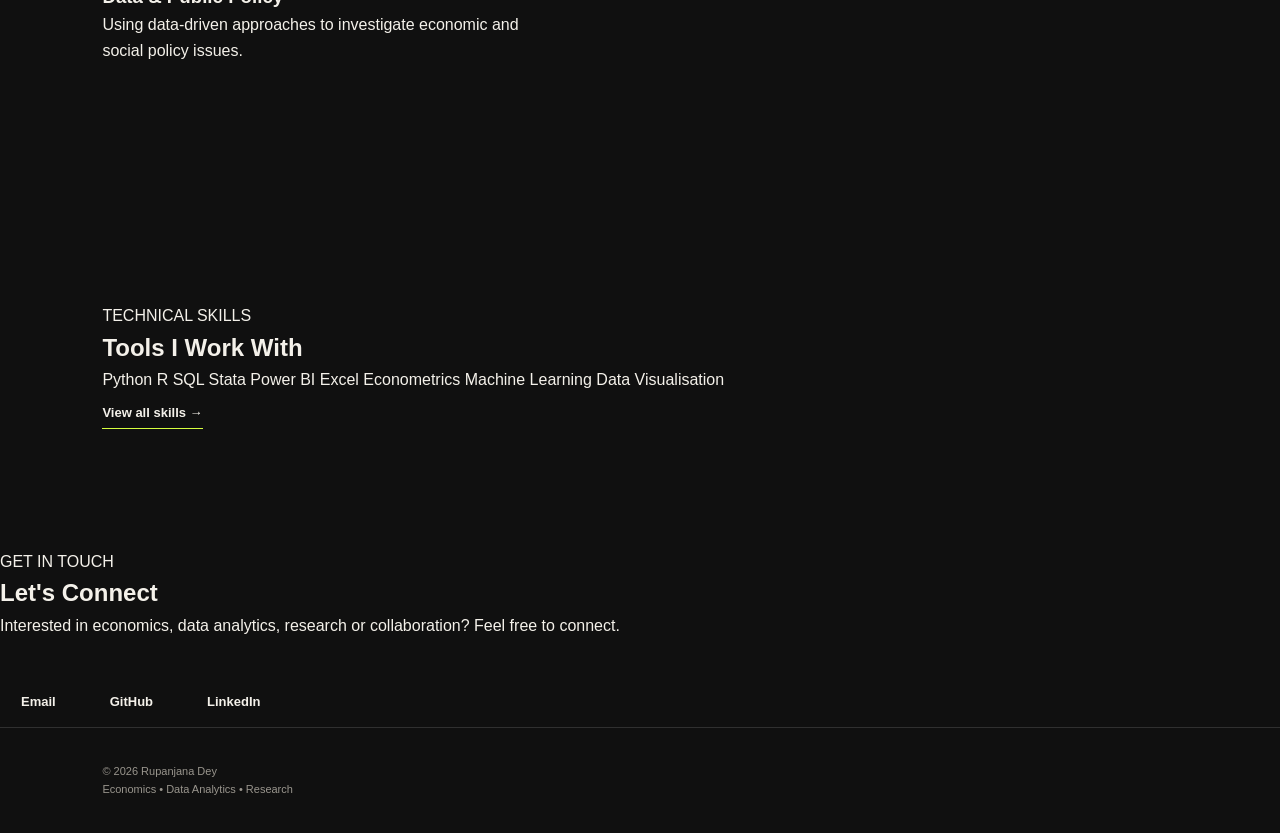
==== commit e91e352c: "Update index.html" ====
--- a/index.html
+++ b/index.html
@@ -5,941 +5,490 @@
     <meta charset="UTF-8">
     <meta name="viewport" content="width=device-width, initial-scale=1.0">
 
-    <title>Rupanjana Dey | Economics × Data</title>
+    <title>Rupanjana Dey | Economics & Data Analytics</title>
 
     <link rel="stylesheet" href="css/style.css">
 
-    <!-- Google Fonts -->
     <link rel="preconnect" href="https://fonts.googleapis.com">
     <link rel="preconnect" href="https://fonts.gstatic.com" crossorigin>
 
-    <link href="https://fonts.googleapis.com/css2?family=DM+Sans:wght@400;500;600;700&family=Playfair+Display:wght@600;700&display=swap" rel="stylesheet">
+    <link href="https://fonts.googleapis.com/css2?family=Inter:wght@400;500;600;700&display=swap" rel="stylesheet">
 </head>
 
 <body>
 
-<!-- =========================
-     NAVIGATION
-========================= -->
-
-<header class="navbar">
-
-    <a href="index.html" class="logo">
-
-        <span>RD</span>
-
-        <div>
-            <strong>RUPANJANA DEY</strong>
-            <small>ECONOMICS × DATA</small>
-        </div>
-
-    </a>
-
-
-    <button class="menu-toggle" id="menuToggle">
-        ☰
-    </button>
-
-
-    <nav id="navMenu">
-
-        <a href="index.html">Home</a>
-
-
-        <!-- ABOUT DROPDOWN -->
-
-        <div class="dropdown">
-
-            <button class="dropbtn">
-                About <span>⌄</span>
-            </button>
-
-            <div class="dropdown-content">
-
-                <a href="about/index.html">
-                    About Me
-                </a>
-
-                <a href="education.html">
-                    Education
-                </a>
-
-                <a href="certifications.html">
-                    Certifications
-                </a>
-
-                <a href="skills.html">
-                    Skills
-                </a>
-
-            </div>
-
-        </div>
-
-
-        <!-- WORK DROPDOWN -->
-
-        <div class="dropdown">
-
-            <button class="dropbtn">
-                Work <span>⌄</span>
-            </button>
-
-            <div class="dropdown-content">
-
-                <a href="projects.html">
-                    All Projects
-                </a>
-
-                <a href="projects.html#analytics">
-                    Data Analytics
-                </a>
-
-                <a href="projects.html#ml">
-                    Machine Learning
-                </a>
-
-                <a href="projects.html#powerbi">
-                    Power BI
-                </a>
-
-            </div>
-
-        </div>
-
-
-        <a href="#research">
-            Research
-        </a>
-
-
-        <a href="#contact">
-            Contact
-        </a>
-
-    </nav>
-
-</header>
-
-
-
-<main>
-
-
-<!-- =========================
-     HERO SECTION
-========================= -->
-
-<section class="hero">
-
-    <div class="hero-content">
-
-        <p class="eyebrow">
-            ECONOMICS × DATA × RESEARCH
-        </p>
-
-
-        <h1>
-            Rupanjana<br>
-            <span>Dey.</span>
-        </h1>
-
-
-        <p class="hero-description">
-
-            Economics postgraduate student exploring how
-            data, econometrics and machine learning can
-            explain real-world economic and social problems.
-
-        </p>
-
-
-        <div class="hero-buttons">
-
-            <a href="#projects" class="btn primary">
-                Explore My Work ↗
+    <!-- Navigation -->
+
+    <header class="navbar">
+
+        <div class="container nav-container">
+
+            <a href="index.html" class="logo">
+                Rupanjana Dey
             </a>
 
-            <a href="#contact" class="btn secondary">
-                Let's Connect
-            </a>
-
-        </div>
-
-    </div>
-
-
-
-    <!-- PROFILE CARD -->
-
-    <div class="hero-visual">
-
-        <div class="profile-card">
-
-            <div class="profile-top">
-
-                <span>
-                    01 / 04
-                </span>
-
-                <span>
-                    PORTFOLIO
-                </span>
-
-            </div>
-
-
-            <div class="profile-image">
+            <nav>
+
+                <a href="index.html">Home</a>
+
+                <a href="about/index.html">About</a>
+
+                <a href="education.html">Education</a>
+
+                <a href="certifications.html">Certifications</a>
+
+                <a href="projects.html">Projects</a>
+
+                <a href="skills.html">Skills</a>
+
+                <a href="#contact">Contact</a>
+
+            </nav>
+
+        </div>
+
+    </header>
+
+
+    <!-- Hero -->
+
+    <section class="hero">
+
+        <div class="container hero-content">
+
+            <div class="hero-text">
+
+                <p class="small-heading">
+                    ECONOMICS • DATA ANALYTICS • RESEARCH
+                </p>
+
+                <h1>
+                    Hello, I'm<br>
+                    <span>Rupanjana Dey</span>
+                </h1>
+
+                <p class="intro">
+
+                    I am an Economics postgraduate student interested
+                    in data analysis, econometrics, machine learning,
+                    and evidence-based research.
+
+                </p>
+
+                <div class="buttons">
+
+                    <a href="projects.html" class="btn primary">
+                        View My Projects
+                    </a>
+
+                    <a href="about/index.html" class="btn secondary">
+                        About Me
+                    </a>
+
+                </div>
+
+            </div>
+
+
+            <div class="hero-photo">
 
                 <img
                     src="Rupanjana_Dey.jpeg"
-                    alt="Rupanjana Dey"
-                >
-
-            </div>
-
-
-            <div class="profile-bottom">
-
-                <strong>
-                    RUPANJANA DEY
-                </strong>
-
-                <span>
-                    Economics · Analytics · Research
-                </span>
-
-            </div>
-
-        </div>
-
-    </div>
-
-</section>
-
-
-
-<!-- =========================
-     STATS
-========================= -->
-
-<section class="stats">
-
-    <div class="stat">
-
-        <strong
-            class="counter"
-            data-target="4">
-            0
-        </strong>
-
-        <span>
-            PROJECT AREAS
-        </span>
-
-    </div>
-
-
-    <div class="stat">
-
-        <strong
-            class="counter"
-            data-target="6">
-            0
-        </strong>
-
-        <span>
-            ANALYTICS TOOLS
-        </span>
-
-    </div>
-
-
-    <div class="stat">
-
-        <strong
-            class="counter"
-            data-target="3">
-            0
-        </strong>
-
-        <span>
-            RESEARCH AREAS
-        </span>
-
-    </div>
-
-
-    <div class="stat">
-
-        <strong>
-            01
-        </strong>
-
-        <span>
-            CURIOUS MIND
-        </span>
-
-    </div>
-
-</section>
-
-
-
-<!-- =========================
-     ABOUT
-========================= -->
-
-<section
-    class="section about-section"
-    id="about">
-
-
-    <div class="section-label">
-
-        <span>
-            01
-        </span>
-
-        <span>
-            ABOUT ME
-        </span>
-
-    </div>
-
-
-
-    <div class="about-grid">
-
-
-        <div>
+                    alt="Rupanjana Dey">
+
+            </div>
+
+        </div>
+
+    </section>
+
+
+
+    <!-- About Preview -->
+
+    <section class="section">
+
+        <div class="container">
+
+            <div class="section-title">
+
+                <p>ABOUT</p>
+
+                <h2>
+                    Economics with a data-driven approach
+                </h2>
+
+            </div>
+
+
+            <div class="about-preview">
+
+                <p>
+
+                    My academic interests combine economics with
+                    quantitative and data-driven methods. I work with
+                    Python, R, SQL, Stata, Power BI and Excel to analyse
+                    economic and social issues.
+
+                </p>
+
+                <p>
+
+                    I am particularly interested in using data analytics,
+                    econometrics and machine learning to understand
+                    real-world economic problems and communicate
+                    meaningful findings.
+
+                </p>
+
+            </div>
+
+        </div>
+
+    </section>
+
+
+
+    <!-- Projects -->
+
+    <section class="section projects-section">
+
+        <div class="container">
+
+            <div class="section-title">
+
+                <p>SELECTED PROJECTS</p>
+
+                <h2>
+                    My Recent Work
+                </h2>
+
+            </div>
+
+
+            <div class="project-grid">
+
+
+                <!-- Project 1 -->
+
+                <div class="project-card">
+
+                    <span class="project-number">
+                        01
+                    </span>
+
+                    <h3>
+                        Predicting Disease Outbreaks
+                    </h3>
+
+                    <p>
+                        Big Data Analytics and machine learning
+                        for developing an early warning system
+                        using health, climate and demographic data.
+                    </p>
+
+                    <div class="tags">
+
+                        <span>Python</span>
+                        <span>Machine Learning</span>
+                        <span>Big Data</span>
+
+                    </div>
+
+                </div>
+
+
+
+                <!-- Project 2 -->
+
+                <div class="project-card">
+
+                    <span class="project-number">
+                        02
+                    </span>
+
+                    <h3>
+                        Youth Unemployment Analysis
+                    </h3>
+
+                    <p>
+                        Analysis of youth unemployment in
+                        Maharashtra using PLFS data, economic
+                        variables and machine learning methods.
+                    </p>
+
+                    <div class="tags">
+
+                        <span>Python</span>
+                        <span>PLFS</span>
+                        <span>Econometrics</span>
+
+                    </div>
+
+                </div>
+
+
+
+                <!-- Project 3 -->
+
+                <div class="project-card">
+
+                    <span class="project-number">
+                        03
+                    </span>
+
+                    <h3>
+                        Power BI Sales Dashboard
+                    </h3>
+
+                    <p>
+                        Interactive business dashboard analysing
+                        sales performance, products, quantities
+                        and revenue.
+                    </p>
+
+                    <div class="tags">
+
+                        <span>Power BI</span>
+                        <span>Excel</span>
+                        <span>Data Visualisation</span>
+
+                    </div>
+
+                </div>
+
+
+
+                <!-- Project 4 -->
+
+                <div class="project-card">
+
+                    <span class="project-number">
+                        04
+                    </span>
+
+                    <h3>
+                        Amazon & Flipkart Sentiment Analysis
+                    </h3>
+
+                    <p>
+                        Comparison of customer review sentiment
+                        using natural language processing and
+                        machine learning models.
+                    </p>
+
+                    <div class="tags">
+
+                        <span>Orange</span>
+                        <span>SVM</span>
+                        <span>Naive Bayes</span>
+
+                    </div>
+
+                </div>
+
+            </div>
+
+
+            <div class="view-projects">
+
+                <a href="projects.html" class="btn primary">
+                    View All Projects →
+                </a>
+
+            </div>
+
+        </div>
+
+    </section>
+
+
+
+    <!-- Research -->
+
+    <section class="section">
+
+        <div class="container">
+
+            <div class="section-title">
+
+                <p>RESEARCH</p>
+
+                <h2>
+                    Research Interests
+                </h2>
+
+            </div>
+
+
+            <div class="research-grid">
+
+                <div class="research-item">
+
+                    <h3>
+                        Informal Competition & Firm Capability Upgrading
+                    </h3>
+
+                    <p>
+                        Studying how competition from the informal
+                        sector affects capability upgrading among
+                        formal firms in developing economies.
+                    </p>
+
+                </div>
+
+
+                <div class="research-item">
+
+                    <h3>
+                        Econometrics & Data Analysis
+                    </h3>
+
+                    <p>
+                        Applying quantitative methods to understand
+                        economic relationships, patterns and trends.
+                    </p>
+
+                </div>
+
+
+                <div class="research-item">
+
+                    <h3>
+                        Data & Public Policy
+                    </h3>
+
+                    <p>
+                        Using data-driven approaches to investigate
+                        economic and social policy issues.
+                    </p>
+
+                </div>
+
+            </div>
+
+        </div>
+
+    </section>
+
+
+
+    <!-- Skills Preview -->
+
+    <section class="section skills-section">
+
+        <div class="container">
+
+            <div class="section-title">
+
+                <p>TECHNICAL SKILLS</p>
+
+                <h2>
+                    Tools I Work With
+                </h2>
+
+            </div>
+
+
+            <div class="skills-list">
+
+                <span>Python</span>
+
+                <span>R</span>
+
+                <span>SQL</span>
+
+                <span>Stata</span>
+
+                <span>Power BI</span>
+
+                <span>Excel</span>
+
+                <span>Econometrics</span>
+
+                <span>Machine Learning</span>
+
+                <span>Data Visualisation</span>
+
+            </div>
+
+
+            <a href="skills.html" class="text-link">
+                View all skills →
+            </a>
+
+        </div>
+
+    </section>
+
+
+
+    <!-- Contact -->
+
+    <section class="contact" id="contact">
+
+        <div class="container">
+
+            <p class="small-heading">
+                GET IN TOUCH
+            </p>
 
             <h2>
-
-                I study economics.
-                <br>
-
-                <span>
-                    I explore data.
-                </span>
-
+                Let's Connect
             </h2>
 
-        </div>
-
-
-
-        <div class="about-text">
-
             <p>
-
-                I am an economics postgraduate student
-                with a strong interest in data analysis,
-                econometrics and machine learning.
-
+                Interested in economics, data analytics,
+                research or collaboration? Feel free to connect.
             </p>
 
 
+            <div class="contact-links">
+
+                <a href="mailto:deyrupanjana6@gmail.com">
+                    Email
+                </a>
+
+                <a
+                    href="https://github.com/Rupanjana-Dey190"
+                    target="_blank">
+                    GitHub
+                </a>
+
+                <a
+                    href="https://www.linkedin.com/in/rupanjana-dey-302489273?utm_source=share_via&utm_content=profile&utm_medium=member_android"
+                    target="_blank">
+                    LinkedIn
+                </a>
+
+            </div>
+
+        </div>
+
+    </section>
+
+
+
+    <!-- Footer -->
+
+    <footer>
+
+        <div class="container footer-content">
+
             <p>
-
-                My work focuses on using data-driven
-                methods to understand economic and
-                social problems and communicate
-                meaningful insights.
-
+                © 2026 Rupanjana Dey
             </p>
 
-
-            <a
-                href="about/index.html"
-                class="text-link">
-
-                More about me ↗
-
-            </a>
-
-        </div>
-
-    </div>
-
-</section>
-
-
-
-<!-- =========================
-     PROJECTS
-========================= -->
-
-<section
-    class="section projects-section"
-    id="projects">
-
-
-    <div class="section-heading">
-
-
-        <div class="section-label">
-
-            <span>
-                02
-            </span>
-
-            <span>
-                SELECTED WORK
-            </span>
-
-        </div>
-
-
-        <h2>
-
-            Things I have
-            <br>
-
-            <span>
-                been working on.
-            </span>
-
-        </h2>
-
-    </div>
-
-
-
-    <div class="projects-grid">
-
-
-        <!-- PROJECT 1 -->
-
-        <a
-            href="projects.html"
-            class="project-card project-large">
-
-            <div class="project-number">
-                01
-            </div>
-
-            <div class="project-icon">
-                🦟
-            </div>
-
-            <h3>
-
-                Predicting Disease
-                <br>
-                Outbreaks
-
-            </h3>
-
             <p>
-                Big Data Analytics · Machine Learning
+                Economics • Data Analytics • Research
             </p>
 
-            <span class="project-arrow">
-                ↗
-            </span>
-
-        </a>
-
-
-
-        <!-- PROJECT 2 -->
-
-        <a
-            href="projects.html"
-            class="project-card">
-
-            <div class="project-number">
-                02
-            </div>
-
-            <div class="project-icon">
-                📊
-            </div>
-
-            <h3>
-
-                Youth Unemployment
-                <br>
-                Analysis
-
-            </h3>
-
-            <p>
-                Economics · PLFS · Python
-            </p>
-
-            <span class="project-arrow">
-                ↗
-            </span>
-
-        </a>
-
-
-
-        <!-- PROJECT 3 -->
-
-        <a
-            href="projects.html"
-            class="project-card">
-
-            <div class="project-number">
-                03
-            </div>
-
-            <div class="project-icon">
-                📈
-            </div>
-
-            <h3>
-
-                Power BI
-                <br>
-                Sales Dashboard
-
-            </h3>
-
-            <p>
-                Data Visualisation · Business Analytics
-            </p>
-
-            <span class="project-arrow">
-                ↗
-            </span>
-
-        </a>
-
-
-
-        <!-- PROJECT 4 -->
-
-        <a
-            href="projects.html"
-            class="project-card">
-
-            <div class="project-number">
-                04
-            </div>
-
-            <div class="project-icon">
-                🛒
-            </div>
-
-            <h3>
-
-                Amazon vs Flipkart
-                <br>
-                Sentiment Analysis
-
-            </h3>
-
-            <p>
-                NLP · Naive Bayes · SVM
-            </p>
-
-            <span class="project-arrow">
-                ↗
-            </span>
-
-        </a>
-
-    </div>
-
-
-
-    <div class="view-all">
-
-        <a
-            href="projects.html"
-            class="btn secondary">
-
-            View All Projects ↗
-
-        </a>
-
-    </div>
-
-</section>
-
-
-
-<!-- =========================
-     RESEARCH
-========================= -->
-
-<section
-    class="section research-section"
-    id="research">
-
-
-    <div class="section-label">
-
-        <span>
-            03
-        </span>
-
-        <span>
-            RESEARCH INTERESTS
-        </span>
-
-    </div>
-
-
-
-    <div class="research-grid">
-
-
-        <div>
-
-            <h2>
-
-                Questions worth
-                <br>
-
-                <span>
-                    exploring.
-                </span>
-
-            </h2>
-
-        </div>
-
-
-
-        <div class="research-list">
-
-
-            <!-- RESEARCH 1 -->
-
-            <details open>
-
-                <summary>
-
-                    Informal Competition &
-                    Capability Upgrading
-
-                    <span>
-                        +
-                    </span>
-
-                </summary>
-
-
-                <p>
-
-                    Exploring how competition from the
-                    informal sector affects firm capability
-                    upgrading in developing economies
-                    using machine learning.
-
-                </p>
-
-            </details>
-
-
-
-            <!-- RESEARCH 2 -->
-
-            <details>
-
-                <summary>
-
-                    Economics &
-                    Data Analytics
-
-                    <span>
-                        +
-                    </span>
-
-                </summary>
-
-
-                <p>
-
-                    Using Python, econometrics and
-                    visualisation to understand economic
-                    relationships and patterns.
-
-                </p>
-
-            </details>
-
-
-
-            <!-- RESEARCH 3 -->
-
-            <details>
-
-                <summary>
-
-                    Big Data &
-                    Public Policy
-
-                    <span>
-                        +
-                    </span>
-
-                </summary>
-
-
-                <p>
-
-                    Applying data-driven methods to
-                    real-world social and economic
-                    problems.
-
-                </p>
-
-            </details>
-
-
-        </div>
-
-    </div>
-
-</section>
-
-
-
-<!-- =========================
-     EDUCATION + SKILLS
-========================= -->
-
-<section class="section information-section">
-
-
-    <!-- EDUCATION -->
-
-    <div class="info-card">
-
-
-        <div class="section-label">
-
-            <span>
-                04
-            </span>
-
-            <span>
-                EDUCATION
-            </span>
-
-        </div>
-
-
-        <h2>
-
-            Learning
-            <br>
-
-            <span>
-                continuously.
-            </span>
-
-        </h2>
-
-
-        <a
-            href="education.html"
-            class="text-link">
-
-            View education ↗
-
-        </a>
-
-    </div>
-
-
-
-    <!-- SKILLS -->
-
-    <div class="info-card">
-
-
-        <div class="section-label">
-
-            <span>
-                05
-            </span>
-
-            <span>
-                SKILLS
-            </span>
-
-        </div>
-
-
-        <h2>
-
-            Tools for
-            <br>
-
-            <span>
-                curiosity.
-            </span>
-
-        </h2>
-
-
-        <div class="skill-tags">
-
-            <span>
-                Python
-            </span>
-
-            <span>
-                R
-            </span>
-
-            <span>
-                SQL
-            </span>
-
-            <span>
-                Stata
-            </span>
-
-            <span>
-                Power BI
-            </span>
-
-            <span>
-                Excel
-            </span>
-
-        </div>
-
-
-        <a
-            href="skills.html"
-            class="text-link">
-
-            View all skills ↗
-
-        </a>
-
-    </div>
-
-</section>
-
-
-
-<!-- =========================
-     CONTACT
-========================= -->
-
-<section
-    class="section contact-section"
-    id="contact">
-
-
-    <div class="section-label">
-
-        <span>
-            06
-        </span>
-
-        <span>
-            CONTACT
-        </span>
-
-    </div>
-
-
-    <h2>
-
-        Let's create
-        <br>
-
-        <span>
-            something meaningful.
-        </span>
-
-    </h2>
-
-
-    <p>
-
-        Interested in economics, data analytics
-        or research? Let's connect.
-
-    </p>
-
-
-
-    <div class="contact-links">
-
-
-        <!-- YOUR EMAIL -->
-
-        <a href="mailto:deyrupanjana6@gmail.com">
-
-            Email ↗
-
-        </a>
-
-
-
-        <!-- YOUR GITHUB -->
-
-        <a
-            href="https://github.com/Rupanjana-Dey190"
-            target="_blank">
-
-            GitHub ↗
-
-        </a>
-
-
-
-        <!-- YOUR LINKEDIN -->
-
-        <a
-            href="https://www.linkedin.com/in/rupanjana-dey-302489273?utm_source=share_via&utm_content=profile&utm_medium=member_android"
-            target="_blank">
-
-            LinkedIn ↗
-
-        </a>
-
-    </div>
-
-</section>
-
-</main>
-
-
-
-<!-- =========================
-     FOOTER
-========================= -->
-
-<footer>
-
-
-    <div>
-
-        <strong>
-            RUPANJANA DEY
-        </strong>
-
-        <span>
-            Economics × Data × Research
-        </span>
-
-    </div>
-
-
-    <p>
-        © 2026 Rupanjana Dey
-    </p>
-
-</footer>
-
-
-
-<!-- JAVASCRIPT -->
-
-<script src="js/script.js"></script>
+        </div>
+
+    </footer>
 
 </body>
+
 </html>
+
+         
--- a/css/style.css
+++ b/css/style.css
@@ -1,300 +1,1547 @@
+/* =====================================
+   ROOT VARIABLES
+===================================== */
+
 :root {
-  --color-bg: #f7f8fb;
-  --color-surface: #ffffff;
-  --color-text: #1f2430;
-  --color-text-muted: #5c6472;
-  --color-primary: #16324f;   /* deep navy */
-  --color-accent: #d4a95e;    /* gold accent */
-  --color-accent-soft: #f4e6c8;
-  --color-border: #e6e8ee;
-
-  --font-heading: "Poppins", "Segoe UI", sans-serif;
-  --font-body: "Inter", "Segoe UI", sans-serif;
-
-  --radius: 14px;
-  --shadow-sm: 0 2px 8px rgba(22, 50, 79, 0.08);
-  --shadow-md: 0 8px 24px rgba(22, 50, 79, 0.12);
-  --max-width: 1000px;
-}
-
-/* ---------- 2. Reset & base ---------- */
-* { box-sizing: border-box; }
+
+    --bg: #101010;
+
+    --card: #181818;
+
+    --card-light: #202020;
+
+    --text: #f4f1ea;
+
+    --muted: #99958d;
+
+    --accent: #d6ff3f;
+
+    --border: #303030;
+
+}
+
+
+
+/* =====================================
+   RESET
+===================================== */
+
+* {
+
+    margin: 0;
+
+    padding: 0;
+
+    box-sizing: border-box;
+
+}
+
+
+
+html {
+
+    scroll-behavior: smooth;
+
+}
+
+
 
 body {
-  margin: 0;
-  font-family: var(--font-body);
-  background: var(--color-bg);
-  color: var(--color-text);
-  line-height: 1.6;
-  -webkit-font-smoothing: antialiased;
-}
-
-h1, h2, h3 {
-  font-family: var(--font-heading);
-  color: var(--color-primary);
-  line-height: 1.25;
-  margin-top: 0;
-}
+
+    background: var(--bg);
+
+    color: var(--text);
+
+    font-family: "DM Sans", sans-serif;
+
+    line-height: 1.6;
+
+}
+
+
 
 a {
-  color: var(--color-primary);
-  text-decoration: none;
-}
-
-img { max-width: 100%; display: block; }
-
-/* ---------- 3. Header / navigation ---------- */
-header {
-  background: var(--color-primary);
-  padding: 14px 24px;
-  position: sticky;
-  top: 0;
-  z-index: 100;
-  box-shadow: var(--shadow-sm);
-}
-
-header .logo,
-header a:first-child {
-  color: #fff;
-  font-family: var(--font-heading);
-  font-weight: 600;
-  font-size: 1.1rem;
-}
+
+    color: inherit;
+
+    text-decoration: none;
+
+}
+
+
+
+button {
+
+    font-family: inherit;
+
+}
+
+
+
+/* =====================================
+   NAVBAR
+===================================== */
+
+.navbar {
+
+    position: sticky;
+
+    top: 0;
+
+    z-index: 1000;
+
+    width: 100%;
+
+    padding: 18px 6%;
+
+    display: flex;
+
+    align-items: center;
+
+    justify-content: space-between;
+
+    background: rgba(16, 16, 16, 0.9);
+
+    backdrop-filter: blur(14px);
+
+    border-bottom: 1px solid rgba(255,255,255,0.06);
+
+}
+
+
+
+.logo {
+
+    display: flex;
+
+    align-items: center;
+
+    gap: 12px;
+
+}
+
+
+
+.logo > span {
+
+    width: 42px;
+
+    height: 42px;
+
+    border: 1px solid var(--accent);
+
+    display: flex;
+
+    align-items: center;
+
+    justify-content: center;
+
+    color: var(--accent);
+
+    font-weight: 700;
+
+    font-size: 14px;
+
+}
+
+
+
+.logo div {
+
+    display: flex;
+
+    flex-direction: column;
+
+}
+
+
+
+.logo strong {
+
+    font-size: 14px;
+
+    letter-spacing: 1px;
+
+}
+
+
+
+.logo small {
+
+    font-size: 9px;
+
+    color: var(--muted);
+
+    letter-spacing: 1.5px;
+
+}
+
+
 
 nav {
-  max-width: var(--max-width);
-  margin: 0 auto;
-  display: flex;
-  align-items: center;
-  justify-content: space-between;
-  flex-wrap: wrap;
-  gap: 12px;
-}
-
-nav a {
-  color: #e7ecf3;
-  padding: 6px 4px;
-  margin: 0 4px;
-  font-weight: 500;
-  font-size: 0.95rem;
-  border-bottom: 2px solid transparent;
-  transition: border-color 0.2s ease, color 0.2s ease;
-}
-
-nav a:hover,
-nav a:focus {
-  color: var(--color-accent);
-  border-bottom-color: var(--color-accent);
-}
-
-/* ---------- 4. Hero section (index.html) ----------
-   Wrap your name + tagline on the homepage like this:
-
-   <section class="hero">
-     <img src="Rupanjana_Dey.jpeg" alt="Rupanjana Dey" class="hero-photo">
-     <h1>Rupanjana Dey</h1>
-     <p class="tagline">Economics postgraduate ...</p>
-   </section>
------------------------------------------------------------------- */
+
+    display: flex;
+
+    align-items: center;
+
+    gap: 30px;
+
+}
+
+
+
+nav > a,
+
+.dropbtn {
+
+    color: var(--muted);
+
+    font-size: 13px;
+
+    font-weight: 600;
+
+    transition: 0.3s;
+
+}
+
+
+
+nav > a:hover,
+
+.dropbtn:hover {
+
+    color: var(--accent);
+
+}
+
+
+
+.dropbtn {
+
+    background: none;
+
+    border: none;
+
+    cursor: pointer;
+
+}
+
+
+
+.dropdown {
+
+    position: relative;
+
+}
+
+
+
+.dropdown-content {
+
+    position: absolute;
+
+    top: 35px;
+
+    left: 0;
+
+    min-width: 190px;
+
+    background: var(--card);
+
+    border: 1px solid var(--border);
+
+    padding: 10px;
+
+    opacity: 0;
+
+    visibility: hidden;
+
+    transform: translateY(10px);
+
+    transition: 0.25s ease;
+
+}
+
+
+
+.dropdown:hover .dropdown-content {
+
+    opacity: 1;
+
+    visibility: visible;
+
+    transform: translateY(0);
+
+}
+
+
+
+.dropdown-content a {
+
+    display: block;
+
+    padding: 10px 12px;
+
+    color: var(--muted);
+
+    font-size: 13px;
+
+}
+
+
+
+.dropdown-content a:hover {
+
+    color: var(--accent);
+
+    background: var(--card-light);
+
+}
+
+
+
+.menu-toggle {
+
+    display: none;
+
+    background: none;
+
+    border: none;
+
+    color: var(--text);
+
+    font-size: 25px;
+
+    cursor: pointer;
+
+}
+
+
+
+/* =====================================
+   HERO
+===================================== */
+
 .hero {
-  max-width: var(--max-width);
-  margin: 0 auto;
-  padding: 64px 24px 48px;
-  text-align: center;
-}
-
-.hero-photo {
-  width: 140px;
-  height: 140px;
-  border-radius: 50%;
-  object-fit: cover;
-  margin: 0 auto 24px;
-  border: 4px solid var(--color-accent-soft);
-  box-shadow: var(--shadow-md);
-}
+
+    min-height: 85vh;
+
+    padding: 100px 8%;
+
+    display: grid;
+
+    grid-template-columns: 1.1fr 0.9fr;
+
+    align-items: center;
+
+    gap: 80px;
+
+}
+
+
+
+.eyebrow {
+
+    color: var(--accent);
+
+    font-size: 12px;
+
+    letter-spacing: 3px;
+
+    font-weight: 700;
+
+    margin-bottom: 25px;
+
+}
+
+
 
 .hero h1 {
-  font-size: 2.4rem;
-  margin-bottom: 8px;
-}
-
-.hero .tagline {
-  color: var(--color-text-muted);
-  font-size: 1.1rem;
-  max-width: 620px;
-  margin: 0 auto;
-}
-
-/* ---------- 5. General page container ---------- */
-main, .page-content {
-  max-width: var(--max-width);
-  margin: 0 auto;
-  padding: 48px 24px;
-}
-
-/* ---------- 6. Cards (projects, certifications, skills) ----------
-   Wrap each item like:
-   <div class="card"> ... </div>
------------------------------------------------------------------- */
-.card-grid {
-  display: grid;
-  grid-template-columns: repeat(auto-fit, minmax(240px, 1fr));
-  gap: 20px;
-  margin-top: 24px;
-}
-
-.card {
-  background: var(--color-surface);
-  border: 1px solid var(--color-border);
-  border-radius: var(--radius);
-  padding: 22px;
-  box-shadow: var(--shadow-sm);
-  transition: transform 0.2s ease, box-shadow 0.2s ease;
-}
-
-.card:hover {
-  transform: translateY(-4px);
-  box-shadow: var(--shadow-md);
-}
-
-.card h3 {
-  margin-bottom: 8px;
-  font-size: 1.1rem;
-}
-
-.card p {
-  color: var(--color-text-muted);
-  font-size: 0.95rem;
-  margin-bottom: 0;
-}
-
-/* ---------- 7. Skill tags ----------
-   <span class="tag">Python</span>
------------------------------------------------------------------- */
-.tag-list {
-  display: flex;
-  flex-wrap: wrap;
-  gap: 10px;
-  margin-top: 16px;
-}
-
-.tag {
-  background: var(--color-accent-soft);
-  color: var(--color-primary);
-  font-size: 0.85rem;
-  font-weight: 600;
-  padding: 6px 14px;
-  border-radius: 999px;
-}
-
-/* ---------- 8. Timeline (education.html) ----------
-   <div class="timeline-item">
-     <h3>Degree</h3><p class="meta">Year</p><p>Details</p>
-   </div>
------------------------------------------------------------------- */
-.timeline-item {
-  border-left: 3px solid var(--color-accent);
-  padding: 4px 0 28px 20px;
-  position: relative;
-}
-
-.timeline-item::before {
-  content: "";
-  position: absolute;
-  left: -8px;
-  top: 6px;
-  width: 13px;
-  height: 13px;
-  border-radius: 50%;
-  background: var(--color-accent);
-}
-
-.timeline-item .meta {
-  color: var(--color-text-muted);
-  font-size: 0.85rem;
-  margin: 2px 0 8px;
-}
-
-/* ---------- 9. Footer ---------- */
+
+    font-family: "Playfair Display", serif;
+
+    font-size: clamp(70px, 9vw, 140px);
+
+    line-height: 0.9;
+
+    letter-spacing: -5px;
+
+}
+
+
+
+.hero h1 span {
+
+    color: var(--accent);
+
+}
+
+
+
+.hero-description {
+
+    max-width: 580px;
+
+    color: var(--muted);
+
+    font-size: 18px;
+
+    margin-top: 35px;
+
+}
+
+
+
+.hero-buttons {
+
+    display: flex;
+
+    gap: 15px;
+
+    margin-top: 40px;
+
+}
+
+
+
+.btn {
+
+    display: inline-block;
+
+    padding: 14px 24px;
+
+    border: 1px solid var(--border);
+
+    font-size: 13px;
+
+    font-weight: 700;
+
+    transition: 0.3s;
+
+}
+
+
+
+.btn.primary {
+
+    background: var(--accent);
+
+    color: #101010;
+
+    border-color: var(--accent);
+
+}
+
+
+
+.btn.primary:hover {
+
+    transform: translateY(-3px);
+
+}
+
+
+
+.btn.secondary:hover {
+
+    border-color: var(--accent);
+
+    color: var(--accent);
+
+}
+
+
+
+/* =====================================
+   PROFILE CARD
+===================================== */
+
+.hero-visual {
+
+    display: flex;
+
+    justify-content: center;
+
+}
+
+
+
+.profile-card {
+
+    width: min(100%, 390px);
+
+    background: var(--card);
+
+    border: 1px solid var(--border);
+
+    padding: 15px;
+
+    transform: rotate(2deg);
+
+    transition: 0.4s;
+
+}
+
+
+
+.profile-card:hover {
+
+    transform: rotate(0deg) translateY(-8px);
+
+    border-color: var(--accent);
+
+}
+
+
+
+.profile-top,
+
+.profile-bottom {
+
+    display: flex;
+
+    justify-content: space-between;
+
+    align-items: center;
+
+}
+
+
+
+.profile-top {
+
+    padding: 5px 5px 15px;
+
+    color: var(--muted);
+
+    font-size: 10px;
+
+    letter-spacing: 1.5px;
+
+}
+
+
+
+.profile-image {
+
+    height: 430px;
+
+    overflow: hidden;
+
+    background: #242424;
+
+}
+
+
+
+.profile-image img {
+
+    width: 100%;
+
+    height: 100%;
+
+    object-fit: cover;
+
+}
+
+
+
+.profile-bottom {
+
+    flex-direction: column;
+
+    align-items: flex-start;
+
+    padding: 18px 5px 5px;
+
+}
+
+
+
+.profile-bottom strong {
+
+    font-size: 14px;
+
+    letter-spacing: 1px;
+
+}
+
+
+
+.profile-bottom span {
+
+    color: var(--muted);
+
+    font-size: 12px;
+
+    margin-top: 4px;
+
+}
+
+
+
+/* =====================================
+   STATS
+===================================== */
+
+.stats {
+
+    display: grid;
+
+    grid-template-columns: repeat(4, 1fr);
+
+    border-top: 1px solid var(--border);
+
+    border-bottom: 1px solid var(--border);
+
+}
+
+
+
+.stat {
+
+    padding: 35px 20px;
+
+    text-align: center;
+
+    border-right: 1px solid var(--border);
+
+}
+
+
+
+.stat:last-child {
+
+    border-right: none;
+
+}
+
+
+
+.stat strong {
+
+    display: block;
+
+    color: var(--accent);
+
+    font-family: "Playfair Display", serif;
+
+    font-size: 42px;
+
+}
+
+
+
+.stat span {
+
+    color: var(--muted);
+
+    font-size: 10px;
+
+    letter-spacing: 2px;
+
+}
+
+
+
+/* =====================================
+   GENERAL SECTIONS
+===================================== */
+
+.section {
+
+    padding: 120px 8%;
+
+}
+
+
+
+.section-label {
+
+    display: flex;
+
+    gap: 15px;
+
+    align-items: center;
+
+    color: var(--muted);
+
+    font-size: 10px;
+
+    letter-spacing: 2px;
+
+    margin-bottom: 45px;
+
+}
+
+
+
+.section-label span:first-child {
+
+    color: var(--accent);
+
+}
+
+
+
+/* =====================================
+   ABOUT
+===================================== */
+
+.about-grid {
+
+    display: grid;
+
+    grid-template-columns: 1fr 1fr;
+
+    gap: 100px;
+
+}
+
+
+
+.about-grid h2,
+
+.section-heading h2,
+
+.research-grid h2,
+
+.info-card h2,
+
+.contact-section h2 {
+
+    font-family: "Playfair Display", serif;
+
+    font-size: clamp(40px, 5vw, 70px);
+
+    line-height: 1;
+
+    letter-spacing: -2px;
+
+}
+
+
+
+.about-grid h2 span,
+
+.section-heading h2 span,
+
+.research-grid h2 span,
+
+.info-card h2 span,
+
+.contact-section h2 span {
+
+    color: var(--accent);
+
+}
+
+
+
+.about-text {
+
+    max-width: 550px;
+
+}
+
+
+
+.about-text p {
+
+    color: var(--muted);
+
+    font-size: 17px;
+
+    margin-bottom: 25px;
+
+}
+
+
+
+.text-link {
+
+    display: inline-block;
+
+    color: var(--text);
+
+    font-size: 13px;
+
+    font-weight: 700;
+
+    border-bottom: 1px solid var(--accent);
+
+    padding-bottom: 4px;
+
+    margin-top: 10px;
+
+    transition: 0.3s;
+
+}
+
+
+
+.text-link:hover {
+
+    color: var(--accent);
+
+}
+
+
+
+/* =====================================
+   PROJECTS
+===================================== */
+
+.projects-section {
+
+    background: #131313;
+
+}
+
+
+
+.section-heading {
+
+    margin-bottom: 60px;
+
+}
+
+
+
+.projects-grid {
+
+    display: grid;
+
+    grid-template-columns: repeat(2, 1fr);
+
+    gap: 20px;
+
+}
+
+
+
+.project-card {
+
+    min-height: 350px;
+
+    background: var(--card);
+
+    border: 1px solid var(--border);
+
+    padding: 35px;
+
+    position: relative;
+
+    overflow: hidden;
+
+    transition: 0.35s ease;
+
+}
+
+
+
+.project-card:hover {
+
+    transform: translateY(-8px);
+
+    border-color: var(--accent);
+
+}
+
+
+
+.project-large {
+
+    min-height: 500px;
+
+}
+
+
+
+.project-number {
+
+    position: absolute;
+
+    top: 25px;
+
+    right: 30px;
+
+    color: #555;
+
+    font-size: 12px;
+
+}
+
+
+
+.project-icon {
+
+    font-size: 50px;
+
+    margin-top: 40px;
+
+    margin-bottom: 30px;
+
+}
+
+
+
+.project-card h3 {
+
+    font-family: "Playfair Display", serif;
+
+    font-size: 32px;
+
+    line-height: 1.1;
+
+}
+
+
+
+.project-card p {
+
+    color: var(--muted);
+
+    font-size: 13px;
+
+    margin-top: 15px;
+
+}
+
+
+
+.project-arrow {
+
+    position: absolute;
+
+    right: 30px;
+
+    bottom: 25px;
+
+    color: var(--accent);
+
+    font-size: 25px;
+
+}
+
+
+
+.view-all {
+
+    text-align: center;
+
+    margin-top: 50px;
+
+}
+
+
+
+/* =====================================
+   RESEARCH
+===================================== */
+
+.research-grid {
+
+    display: grid;
+
+    grid-template-columns: 0.9fr 1.1fr;
+
+    gap: 100px;
+
+}
+
+
+
+.research-list details {
+
+    border-top: 1px solid var(--border);
+
+    padding: 25px 0;
+
+}
+
+
+
+.research-list details:last-child {
+
+    border-bottom: 1px solid var(--border);
+
+}
+
+
+
+.research-list summary {
+
+    list-style: none;
+
+    cursor: pointer;
+
+    display: flex;
+
+    justify-content: space-between;
+
+    align-items: center;
+
+    font-size: 17px;
+
+    font-weight: 600;
+
+}
+
+
+
+.research-list summary::-webkit-details-marker {
+
+    display: none;
+
+}
+
+
+
+.research-list summary span {
+
+    color: var(--accent);
+
+    font-size: 24px;
+
+    transition: 0.3s;
+
+}
+
+
+
+.research-list details[open] summary span {
+
+    transform: rotate(45deg);
+
+}
+
+
+
+.research-list p {
+
+    color: var(--muted);
+
+    max-width: 650px;
+
+    margin-top: 20px;
+
+    font-size: 14px;
+
+}
+
+
+
+/* =====================================
+   INFORMATION CARDS
+===================================== */
+
+.information-section {
+
+    display: grid;
+
+    grid-template-columns: 1fr 1fr;
+
+    gap: 20px;
+
+}
+
+
+
+.info-card {
+
+    background: var(--card);
+
+    border: 1px solid var(--border);
+
+    padding: 50px;
+
+    min-height: 400px;
+
+    transition: 0.3s;
+
+}
+
+
+
+.info-card:hover {
+
+    border-color: var(--accent);
+
+}
+
+
+
+.info-card h2 {
+
+    font-size: 50px;
+
+    margin-bottom: 50px;
+
+}
+
+
+
+.skill-tags {
+
+    display: flex;
+
+    flex-wrap: wrap;
+
+    gap: 8px;
+
+    margin-bottom: 25px;
+
+}
+
+
+
+.skill-tags span {
+
+    border: 1px solid var(--border);
+
+    padding: 7px 12px;
+
+    color: var(--muted);
+
+    font-size: 11px;
+
+}
+
+
+
+/* =====================================
+   CONTACT
+===================================== */
+
+.contact-section {
+
+    background: var(--accent);
+
+    color: #101010;
+
+}
+
+
+
+.contact-section .section-label {
+
+    color: #303030;
+
+}
+
+
+
+.contact-section .section-label span:first-child {
+
+    color: #101010;
+
+}
+
+
+
+.contact-section h2 span {
+
+    color: #101010;
+
+}
+
+
+
+.contact-section p {
+
+    max-width: 550px;
+
+    margin-top: 25px;
+
+    color: #303030;
+
+    font-size: 17px;
+
+}
+
+
+
+.contact-links {
+
+    display: flex;
+
+    flex-wrap: wrap;
+
+    gap: 12px;
+
+    margin-top: 40px;
+
+}
+
+
+
+.contact-links a {
+
+    padding: 13px 20px;
+
+    border: 1px solid #101010;
+
+    font-size: 13px;
+
+    font-weight: 700;
+
+    transition: 0.3s;
+
+}
+
+
+
+.contact-links a:hover {
+
+    background: #101010;
+
+    color: var(--accent);
+
+}
+
+
+
+/* =====================================
+   FOOTER
+===================================== */
+
 footer {
-  text-align: center;
-  padding: 28px 24px;
-  color: var(--color-text-muted);
-  font-size: 0.85rem;
-  border-top: 1px solid var(--color-border);
-}
-
-/* ---------- 10. Small fade-in on load ---------- */
-.hero, main, .page-content {
-  animation: fadeIn 0.6s ease both;
-}
-
-@keyframes fadeIn {
-  from { opacity: 0; transform: translateY(8px); }
-  to   { opacity: 1; transform: translateY(0); }
-}
-
-/* ---------- 11. Responsive ---------- */
-@media (max-width: 600px) {
-  nav { flex-direction: column; align-items: flex-start; }
-  .hero h1 { font-size: 1.9rem; }
-}
-
-/* ---------- 12. Compact profile strip (repeated on inner pages) ---------- */
-.profile-mini {
-  display: flex;
-  align-items: center;
-  gap: 16px;
-  padding-bottom: 20px;
-  margin-bottom: 32px;
-  border-bottom: 1px solid var(--color-border);
-}
-
-.profile-mini img {
-  width: 64px;
-  height: 64px;
-  border-radius: 50%;
-  object-fit: cover;
-  border: 2px solid var(--color-accent-soft);
-}
-
-.profile-mini .profile-text h2 {
-  margin: 0 0 2px;
-  font-size: 1.05rem;
-}
-
-.profile-mini .profile-text p {
-  margin: 0;
-  color: var(--color-text-muted);
-  font-size: 0.88rem;
-}
-
-/* ---------- 13. Clean divider-style list (certifications, projects, skills) ---------- */
-.clean-list {
-  list-style: none;
-  padding: 0;
-  margin-top: 20px;
-}
-
-.clean-list li {
-  padding: 14px 0;
-  border-bottom: 1px solid var(--color-border);
-  color: var(--color-text);
-}
-
-.clean-list li:last-child { border-bottom: none; }
-
-/* ---------- 14. Contact info line (about page) ---------- */
-.contact-info {
-  color: var(--color-text-muted);
-  font-size: 0.95rem;
-}
-
-.contact-info a {
-  color: var(--color-primary);
-  font-weight: 600;
-}
-
-.contact-info a:hover {
-  color: var(--color-accent);
-}
+
+    padding: 35px 8%;
+
+    display: flex;
+
+    justify-content: space-between;
+
+    align-items: center;
+
+    border-top: 1px solid var(--border);
+
+}
+
+
+
+footer div {
+
+    display: flex;
+
+    flex-direction: column;
+
+}
+
+
+
+footer strong {
+
+    font-size: 13px;
+
+    letter-spacing: 1px;
+
+}
+
+
+
+footer span,
+
+footer p {
+
+    color: var(--muted);
+
+    font-size: 11px;
+
+}
+
+
+
+/* =====================================
+   SCROLL ANIMATION
+===================================== */
+
+.reveal {
+
+    opacity: 0;
+
+    transform: translateY(30px);
+
+    transition: opacity 0.8s ease,
+                transform 0.8s ease;
+
+}
+
+
+
+.reveal.visible {
+
+    opacity: 1;
+
+    transform: translateY(0);
+
+}
+
+
+
+/* =====================================
+   RESPONSIVE TABLET
+===================================== */
+
+@media (max-width: 900px) {
+
+    .hero {
+
+        grid-template-columns: 1fr;
+
+        padding-top: 80px;
+
+    }
+
+
+    .hero-visual {
+
+        justify-content: flex-start;
+
+    }
+
+
+    .about-grid,
+
+    .research-grid {
+
+        grid-template-columns: 1fr;
+
+        gap: 50px;
+
+    }
+
+
+    .information-section {
+
+        grid-template-columns: 1fr;
+
+    }
+
+}
+
+
+
+/* =====================================
+   MOBILE
+===================================== */
+
+@media (max-width: 700px) {
+
+
+    .navbar {
+
+        padding: 15px 5%;
+
+    }
+
+
+    .menu-toggle {
+
+        display: block;
+
+    }
+
+
+    nav {
+
+        display: none;
+
+        position: absolute;
+
+        top: 73px;
+
+        left: 0;
+
+        width: 100%;
+
+        background: var(--card);
+
+        border-bottom: 1px solid var(--border);
+
+        padding: 20px;
+
+        flex-direction: column;
+
+        align-items: flex-start;
+
+        gap: 15px;
+
+    }
+
+
+    nav.active {
+
+        display: flex;
+
+    }
+
+
+    .dropdown {
+
+        width: 100%;
+
+    }
+
+
+    .dropdown-content {
+
+        position: static;
+
+        display: none;
+
+        opacity: 1;
+
+        visibility: visible;
+
+        transform: none;
+
+        border: none;
+
+        padding-left: 15px;
+
+    }
+
+
+    .dropdown:hover .dropdown-content {
+
+        display: block;
+
+    }
+
+
+    .hero {
+
+        padding: 70px 6%;
+
+        min-height: auto;
+
+    }
+
+
+    .hero h1 {
+
+        font-size: 70px;
+
+        letter-spacing: -3px;
+
+    }
+
+
+    .hero-description {
+
+        font-size: 16px;
+
+    }
+
+
+    .hero-buttons {
+
+        flex-direction: column;
+
+        align-items: flex-start;
+
+    }
+
+
+    .profile-image {
+
+        height: 360px;
+
+    }
+
+
+    .stats {
+
+        grid-template-columns: 1fr 1fr;
+
+    }
+
+
+    .stat {
+
+        border-bottom: 1px solid var(--border);
+
+    }
+
+
+    .stat:nth-child(2) {
+
+        border-right: none;
+
+    }
+
+
+    .section {
+
+        padding: 80px 6%;
+
+    }
+
+
+    .projects-grid {
+
+        grid-template-columns: 1fr;
+
+    }
+
+
+    .project-large {
+
+        min-height: 350px;
+
+    }
+
+
+    .project-card {
+
+        min-height: 330px;
+
+    }
+
+
+    .info-card {
+
+        padding: 30px;
+
+    }
+
+
+    .info-card h2 {
+
+        font-size: 42px;
+
+    }
+
+
+    .contact-section h2 {
+
+        font-size: 48px;
+
+    }
+
+
+    .contact-links {
+
+        flex-direction: column;
+
+        align-items: flex-start;
+
+    }
+
+
+    footer {
+
+        padding: 30px 6%;
+
+        flex-direction: column;
+
+        align-items: flex-start;
+
+        gap: 15px;
+
+    }
+
+}
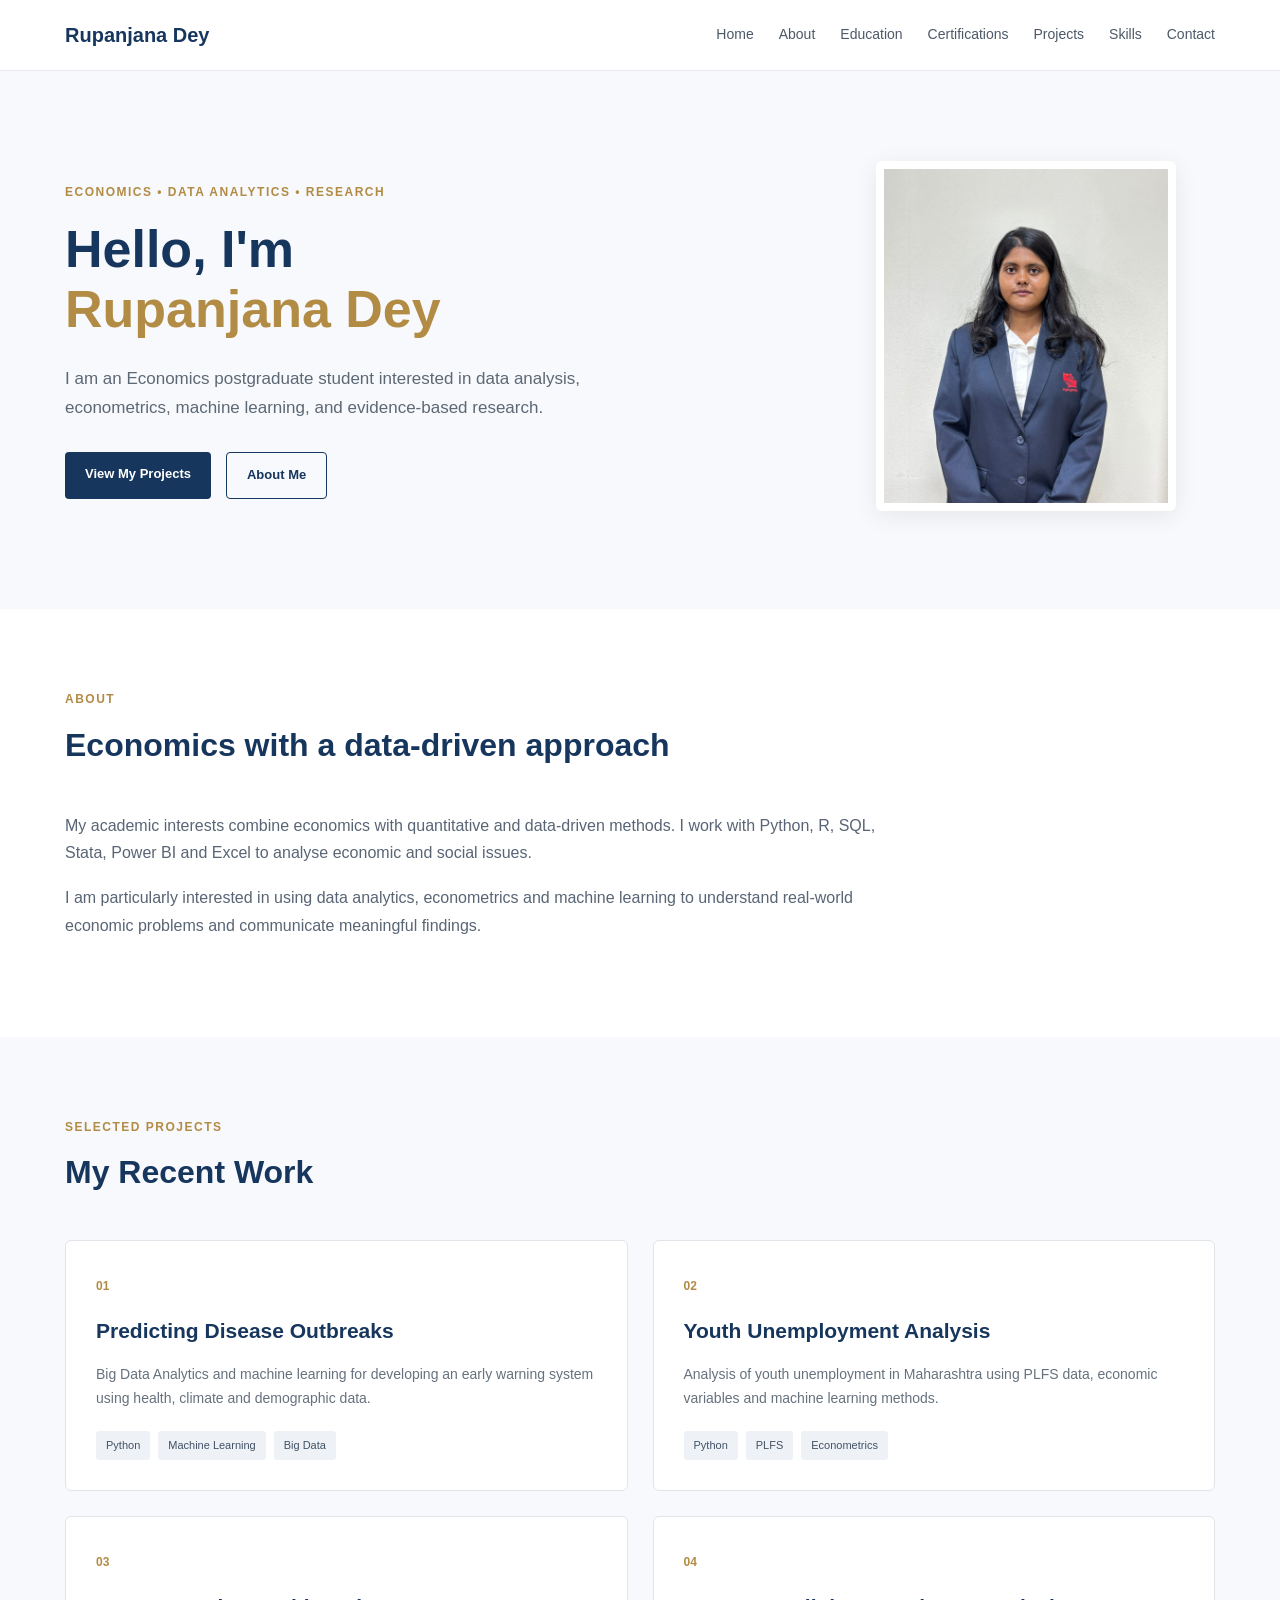
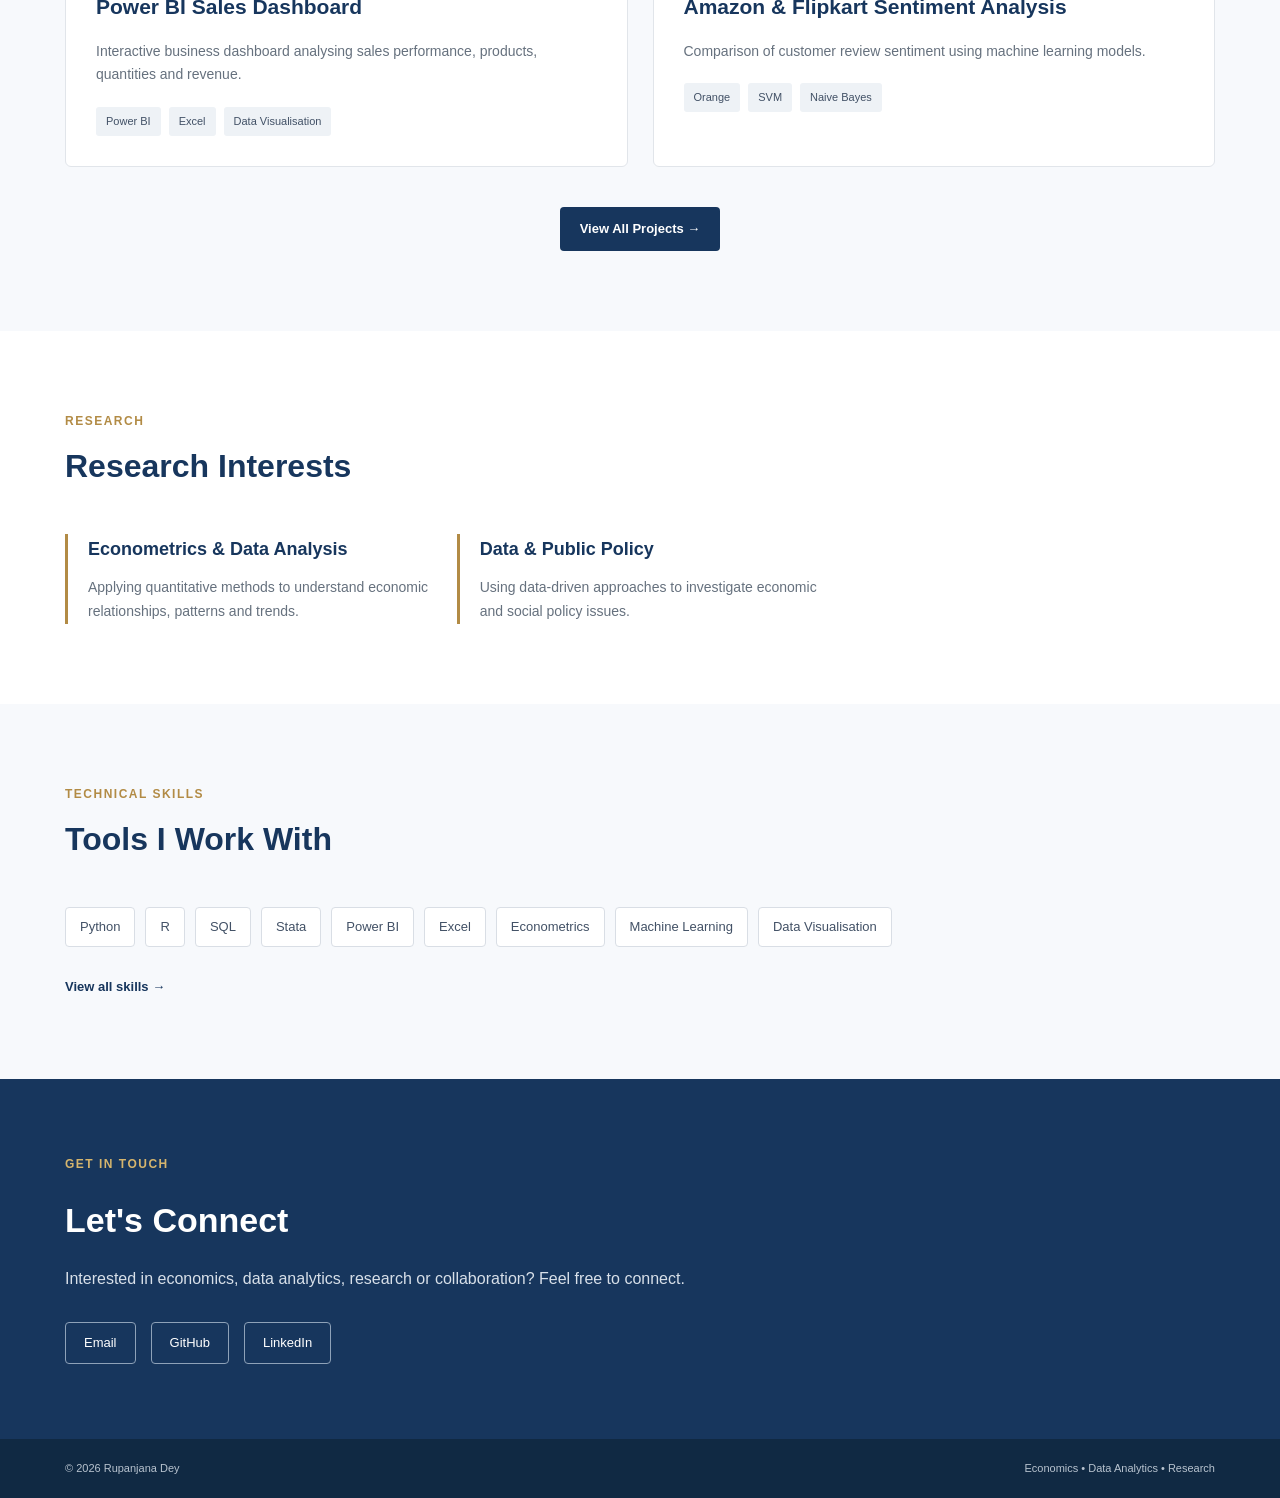
==== commit 0ea5ea5e: "Update index.html" ====
--- a/index.html
+++ b/index.html
@@ -273,8 +273,7 @@
 
                     <p>
                         Comparison of customer review sentiment
-                        using natural language processing and
-                        machine learning models.
+                        using machine learning models.
                     </p>
 
                     <div class="tags">
@@ -323,19 +322,7 @@
 
             <div class="research-grid">
 
-                <div class="research-item">
-
-                    <h3>
-                        Informal Competition & Firm Capability Upgrading
-                    </h3>
-
-                    <p>
-                        Studying how competition from the informal
-                        sector affects capability upgrading among
-                        formal firms in developing economies.
-                    </p>
-
-                </div>
+              
 
 
                 <div class="research-item">
--- a/css/style.css
+++ b/css/style.css
@@ -1,1547 +1,485 @@
-/* =====================================
-   ROOT VARIABLES
-===================================== */
-
-:root {
-
-    --bg: #101010;
-
-    --card: #181818;
-
-    --card-light: #202020;
-
-    --text: #f4f1ea;
-
-    --muted: #99958d;
-
-    --accent: #d6ff3f;
-
-    --border: #303030;
-
-}
-
-
-
-/* =====================================
-   RESET
-===================================== */
+/* =========================
+   GENERAL
+========================= */
 
 * {
-
     margin: 0;
-
     padding: 0;
-
     box-sizing: border-box;
-
-}
-
-
+}
 
 html {
-
     scroll-behavior: smooth;
-
-}
-
-
+}
 
 body {
-
-    background: var(--bg);
-
-    color: var(--text);
-
-    font-family: "DM Sans", sans-serif;
-
-    line-height: 1.6;
-
-}
-
-
+    font-family: "Inter", sans-serif;
+    color: #1d2a3a;
+    background: #ffffff;
+    line-height: 1.7;
+}
 
 a {
-
+    text-decoration: none;
     color: inherit;
-
-    text-decoration: none;
-
-}
-
-
-
-button {
-
-    font-family: inherit;
-
-}
-
-
-
-/* =====================================
-   NAVBAR
-===================================== */
+}
+
+.container {
+    width: 90%;
+    max-width: 1150px;
+    margin: auto;
+}
+
+
+
+/* =========================
+   NAVIGATION
+========================= */
 
 .navbar {
-
-    position: sticky;
-
-    top: 0;
-
-    z-index: 1000;
-
-    width: 100%;
-
-    padding: 18px 6%;
-
-    display: flex;
-
+    background: #ffffff;
+    border-bottom: 1px solid #e6e9ed;
+    padding: 18px 0;
+}
+
+.nav-container {
+    display: flex;
     align-items: center;
-
     justify-content: space-between;
-
-    background: rgba(16, 16, 16, 0.9);
-
-    backdrop-filter: blur(14px);
-
-    border-bottom: 1px solid rgba(255,255,255,0.06);
-
-}
-
-
+}
 
 .logo {
-
-    display: flex;
-
+    font-size: 20px;
+    font-weight: 700;
+    color: #17365d;
+}
+
+nav {
+    display: flex;
+    gap: 25px;
+}
+
+nav a {
+    font-size: 14px;
+    color: #4d5968;
+}
+
+nav a:hover {
+    color: #17365d;
+}
+
+
+
+/* =========================
+   HERO
+========================= */
+
+.hero {
+    background: #f7f9fc;
+    padding: 90px 0;
+}
+
+.hero-content {
+    display: grid;
+    grid-template-columns: 1.3fr 0.7fr;
     align-items: center;
-
-    gap: 12px;
-
-}
-
-
-
-.logo > span {
-
-    width: 42px;
-
-    height: 42px;
-
-    border: 1px solid var(--accent);
-
-    display: flex;
-
-    align-items: center;
-
-    justify-content: center;
-
-    color: var(--accent);
-
+    gap: 70px;
+}
+
+.small-heading {
+    color: #b28b45;
+    font-size: 12px;
     font-weight: 700;
-
+    letter-spacing: 1.5px;
+    margin-bottom: 18px;
+}
+
+.hero h1 {
+    font-size: 52px;
+    line-height: 1.15;
+    color: #17365d;
+}
+
+.hero h1 span {
+    color: #b28b45;
+}
+
+.intro {
+    max-width: 620px;
+    margin-top: 25px;
+    color: #5d6875;
+    font-size: 17px;
+}
+
+.buttons {
+    display: flex;
+    gap: 15px;
+    margin-top: 30px;
+}
+
+.btn {
+    display: inline-block;
+    padding: 11px 20px;
+    border-radius: 4px;
+    font-size: 13px;
+    font-weight: 600;
+}
+
+.primary {
+    background: #17365d;
+    color: white;
+}
+
+.primary:hover {
+    background: #244b78;
+}
+
+.secondary {
+    border: 1px solid #17365d;
+    color: #17365d;
+}
+
+.secondary:hover {
+    background: #17365d;
+    color: white;
+}
+
+
+
+/* =========================
+   PHOTO
+========================= */
+
+.hero-photo {
+    text-align: center;
+}
+
+.hero-photo img {
+    width: 300px;
+    height: 350px;
+    object-fit: cover;
+    border-radius: 6px;
+    border: 8px solid white;
+    box-shadow: 0 5px 25px rgba(0,0,0,0.08);
+}
+
+
+
+/* =========================
+   SECTIONS
+========================= */
+
+.section {
+    padding: 80px 0;
+}
+
+.section-title {
+    margin-bottom: 40px;
+}
+
+.section-title p {
+    color: #b28b45;
+    font-size: 12px;
+    font-weight: 700;
+    letter-spacing: 1.5px;
+    margin-bottom: 8px;
+}
+
+.section-title h2 {
+    font-size: 32px;
+    color: #17365d;
+}
+
+
+
+/* =========================
+   ABOUT
+========================= */
+
+.about-preview {
+    max-width: 850px;
+}
+
+.about-preview p {
+    color: #596575;
+    margin-bottom: 18px;
+}
+
+
+
+/* =========================
+   PROJECTS
+========================= */
+
+.projects-section {
+    background: #f7f9fc;
+}
+
+.project-grid {
+    display: grid;
+    grid-template-columns: repeat(2, 1fr);
+    gap: 25px;
+}
+
+.project-card {
+    background: white;
+    border: 1px solid #e1e5ea;
+    border-radius: 6px;
+    padding: 30px;
+}
+
+.project-card:hover {
+    border-color: #b28b45;
+}
+
+.project-number {
+    color: #b28b45;
+    font-size: 12px;
+    font-weight: 700;
+}
+
+.project-card h3 {
+    color: #17365d;
+    font-size: 21px;
+    margin: 15px 0;
+}
+
+.project-card p {
+    color: #66717e;
     font-size: 14px;
-
-}
-
-
-
-.logo div {
-
-    display: flex;
-
-    flex-direction: column;
-
-}
-
-
-
-.logo strong {
-
+}
+
+.tags {
+    display: flex;
+    flex-wrap: wrap;
+    gap: 8px;
+    margin-top: 20px;
+}
+
+.tags span {
+    background: #eef2f6;
+    color: #425166;
+    padding: 5px 10px;
+    border-radius: 3px;
+    font-size: 11px;
+}
+
+.view-projects {
+    text-align: center;
+    margin-top: 40px;
+}
+
+
+
+/* =========================
+   RESEARCH
+========================= */
+
+.research-grid {
+    display: grid;
+    grid-template-columns: repeat(3, 1fr);
+    gap: 25px;
+}
+
+.research-item {
+    border-left: 3px solid #b28b45;
+    padding-left: 20px;
+}
+
+.research-item h3 {
+    color: #17365d;
+    font-size: 18px;
+    margin-bottom: 12px;
+}
+
+.research-item p {
+    color: #66717e;
     font-size: 14px;
-
-    letter-spacing: 1px;
-
-}
-
-
-
-.logo small {
-
-    font-size: 9px;
-
-    color: var(--muted);
-
-    letter-spacing: 1.5px;
-
-}
-
-
-
-nav {
-
-    display: flex;
-
-    align-items: center;
-
-    gap: 30px;
-
-}
-
-
-
-nav > a,
-
-.dropbtn {
-
-    color: var(--muted);
-
+}
+
+
+
+/* =========================
+   SKILLS
+========================= */
+
+.skills-section {
+    background: #f7f9fc;
+}
+
+.skills-list {
+    display: flex;
+    flex-wrap: wrap;
+    gap: 10px;
+    margin-bottom: 25px;
+}
+
+.skills-list span {
+    border: 1px solid #d9dee5;
+    background: white;
+    padding: 8px 14px;
+    border-radius: 4px;
+    color: #425166;
     font-size: 13px;
-
+}
+
+.text-link {
+    color: #17365d;
+    font-size: 13px;
     font-weight: 600;
-
-    transition: 0.3s;
-
-}
-
-
-
-nav > a:hover,
-
-.dropbtn:hover {
-
-    color: var(--accent);
-
-}
-
-
-
-.dropbtn {
-
-    background: none;
-
-    border: none;
-
-    cursor: pointer;
-
-}
-
-
-
-.dropdown {
-
-    position: relative;
-
-}
-
-
-
-.dropdown-content {
-
-    position: absolute;
-
-    top: 35px;
-
-    left: 0;
-
-    min-width: 190px;
-
-    background: var(--card);
-
-    border: 1px solid var(--border);
-
-    padding: 10px;
-
-    opacity: 0;
-
-    visibility: hidden;
-
-    transform: translateY(10px);
-
-    transition: 0.25s ease;
-
-}
-
-
-
-.dropdown:hover .dropdown-content {
-
-    opacity: 1;
-
-    visibility: visible;
-
-    transform: translateY(0);
-
-}
-
-
-
-.dropdown-content a {
-
-    display: block;
-
-    padding: 10px 12px;
-
-    color: var(--muted);
-
+}
+
+.text-link:hover {
+    color: #b28b45;
+}
+
+
+
+/* =========================
+   CONTACT
+========================= */
+
+.contact {
+    background: #17365d;
+    color: white;
+    padding: 75px 0;
+}
+
+.contact .small-heading {
+    color: #d6b56d;
+}
+
+.contact h2 {
+    font-size: 34px;
+    margin-bottom: 15px;
+}
+
+.contact p {
+    max-width: 650px;
+    color: #d8e0e9;
+}
+
+.contact-links {
+    display: flex;
+    gap: 15px;
+    margin-top: 30px;
+}
+
+.contact-links a {
+    border: 1px solid #8ea2b8;
+    padding: 9px 18px;
+    border-radius: 4px;
     font-size: 13px;
-
-}
-
-
-
-.dropdown-content a:hover {
-
-    color: var(--accent);
-
-    background: var(--card-light);
-
-}
-
-
-
-.menu-toggle {
-
-    display: none;
-
-    background: none;
-
-    border: none;
-
-    color: var(--text);
-
-    font-size: 25px;
-
-    cursor: pointer;
-
-}
-
-
-
-/* =====================================
-   HERO
-===================================== */
-
-.hero {
-
-    min-height: 85vh;
-
-    padding: 100px 8%;
-
-    display: grid;
-
-    grid-template-columns: 1.1fr 0.9fr;
-
-    align-items: center;
-
-    gap: 80px;
-
-}
-
-
-
-.eyebrow {
-
-    color: var(--accent);
-
-    font-size: 12px;
-
-    letter-spacing: 3px;
-
-    font-weight: 700;
-
-    margin-bottom: 25px;
-
-}
-
-
-
-.hero h1 {
-
-    font-family: "Playfair Display", serif;
-
-    font-size: clamp(70px, 9vw, 140px);
-
-    line-height: 0.9;
-
-    letter-spacing: -5px;
-
-}
-
-
-
-.hero h1 span {
-
-    color: var(--accent);
-
-}
-
-
-
-.hero-description {
-
-    max-width: 580px;
-
-    color: var(--muted);
-
-    font-size: 18px;
-
-    margin-top: 35px;
-
-}
-
-
-
-.hero-buttons {
-
-    display: flex;
-
-    gap: 15px;
-
-    margin-top: 40px;
-
-}
-
-
-
-.btn {
-
-    display: inline-block;
-
-    padding: 14px 24px;
-
-    border: 1px solid var(--border);
-
-    font-size: 13px;
-
-    font-weight: 700;
-
-    transition: 0.3s;
-
-}
-
-
-
-.btn.primary {
-
-    background: var(--accent);
-
-    color: #101010;
-
-    border-color: var(--accent);
-
-}
-
-
-
-.btn.primary:hover {
-
-    transform: translateY(-3px);
-
-}
-
-
-
-.btn.secondary:hover {
-
-    border-color: var(--accent);
-
-    color: var(--accent);
-
-}
-
-
-
-/* =====================================
-   PROFILE CARD
-===================================== */
-
-.hero-visual {
-
-    display: flex;
-
-    justify-content: center;
-
-}
-
-
-
-.profile-card {
-
-    width: min(100%, 390px);
-
-    background: var(--card);
-
-    border: 1px solid var(--border);
-
-    padding: 15px;
-
-    transform: rotate(2deg);
-
-    transition: 0.4s;
-
-}
-
-
-
-.profile-card:hover {
-
-    transform: rotate(0deg) translateY(-8px);
-
-    border-color: var(--accent);
-
-}
-
-
-
-.profile-top,
-
-.profile-bottom {
-
-    display: flex;
-
+}
+
+.contact-links a:hover {
+    background: white;
+    color: #17365d;
+}
+
+
+
+/* =========================
+   FOOTER
+========================= */
+
+footer {
+    background: #102943;
+    color: #b8c3cf;
+    padding: 20px 0;
+}
+
+.footer-content {
+    display: flex;
     justify-content: space-between;
-
-    align-items: center;
-
-}
-
-
-
-.profile-top {
-
-    padding: 5px 5px 15px;
-
-    color: var(--muted);
-
-    font-size: 10px;
-
-    letter-spacing: 1.5px;
-
-}
-
-
-
-.profile-image {
-
-    height: 430px;
-
-    overflow: hidden;
-
-    background: #242424;
-
-}
-
-
-
-.profile-image img {
-
-    width: 100%;
-
-    height: 100%;
-
-    object-fit: cover;
-
-}
-
-
-
-.profile-bottom {
-
-    flex-direction: column;
-
-    align-items: flex-start;
-
-    padding: 18px 5px 5px;
-
-}
-
-
-
-.profile-bottom strong {
-
-    font-size: 14px;
-
-    letter-spacing: 1px;
-
-}
-
-
-
-.profile-bottom span {
-
-    color: var(--muted);
-
-    font-size: 12px;
-
-    margin-top: 4px;
-
-}
-
-
-
-/* =====================================
-   STATS
-===================================== */
-
-.stats {
-
-    display: grid;
-
-    grid-template-columns: repeat(4, 1fr);
-
-    border-top: 1px solid var(--border);
-
-    border-bottom: 1px solid var(--border);
-
-}
-
-
-
-.stat {
-
-    padding: 35px 20px;
-
-    text-align: center;
-
-    border-right: 1px solid var(--border);
-
-}
-
-
-
-.stat:last-child {
-
-    border-right: none;
-
-}
-
-
-
-.stat strong {
-
-    display: block;
-
-    color: var(--accent);
-
-    font-family: "Playfair Display", serif;
-
-    font-size: 42px;
-
-}
-
-
-
-.stat span {
-
-    color: var(--muted);
-
-    font-size: 10px;
-
-    letter-spacing: 2px;
-
-}
-
-
-
-/* =====================================
-   GENERAL SECTIONS
-===================================== */
-
-.section {
-
-    padding: 120px 8%;
-
-}
-
-
-
-.section-label {
-
-    display: flex;
-
-    gap: 15px;
-
-    align-items: center;
-
-    color: var(--muted);
-
-    font-size: 10px;
-
-    letter-spacing: 2px;
-
-    margin-bottom: 45px;
-
-}
-
-
-
-.section-label span:first-child {
-
-    color: var(--accent);
-
-}
-
-
-
-/* =====================================
-   ABOUT
-===================================== */
-
-.about-grid {
-
-    display: grid;
-
-    grid-template-columns: 1fr 1fr;
-
-    gap: 100px;
-
-}
-
-
-
-.about-grid h2,
-
-.section-heading h2,
-
-.research-grid h2,
-
-.info-card h2,
-
-.contact-section h2 {
-
-    font-family: "Playfair Display", serif;
-
-    font-size: clamp(40px, 5vw, 70px);
-
-    line-height: 1;
-
-    letter-spacing: -2px;
-
-}
-
-
-
-.about-grid h2 span,
-
-.section-heading h2 span,
-
-.research-grid h2 span,
-
-.info-card h2 span,
-
-.contact-section h2 span {
-
-    color: var(--accent);
-
-}
-
-
-
-.about-text {
-
-    max-width: 550px;
-
-}
-
-
-
-.about-text p {
-
-    color: var(--muted);
-
-    font-size: 17px;
-
-    margin-bottom: 25px;
-
-}
-
-
-
-.text-link {
-
-    display: inline-block;
-
-    color: var(--text);
-
-    font-size: 13px;
-
-    font-weight: 700;
-
-    border-bottom: 1px solid var(--accent);
-
-    padding-bottom: 4px;
-
-    margin-top: 10px;
-
-    transition: 0.3s;
-
-}
-
-
-
-.text-link:hover {
-
-    color: var(--accent);
-
-}
-
-
-
-/* =====================================
-   PROJECTS
-===================================== */
-
-.projects-section {
-
-    background: #131313;
-
-}
-
-
-
-.section-heading {
-
-    margin-bottom: 60px;
-
-}
-
-
-
-.projects-grid {
-
-    display: grid;
-
-    grid-template-columns: repeat(2, 1fr);
-
-    gap: 20px;
-
-}
-
-
-
-.project-card {
-
-    min-height: 350px;
-
-    background: var(--card);
-
-    border: 1px solid var(--border);
-
-    padding: 35px;
-
-    position: relative;
-
-    overflow: hidden;
-
-    transition: 0.35s ease;
-
-}
-
-
-
-.project-card:hover {
-
-    transform: translateY(-8px);
-
-    border-color: var(--accent);
-
-}
-
-
-
-.project-large {
-
-    min-height: 500px;
-
-}
-
-
-
-.project-number {
-
-    position: absolute;
-
-    top: 25px;
-
-    right: 30px;
-
-    color: #555;
-
-    font-size: 12px;
-
-}
-
-
-
-.project-icon {
-
-    font-size: 50px;
-
-    margin-top: 40px;
-
-    margin-bottom: 30px;
-
-}
-
-
-
-.project-card h3 {
-
-    font-family: "Playfair Display", serif;
-
-    font-size: 32px;
-
-    line-height: 1.1;
-
-}
-
-
-
-.project-card p {
-
-    color: var(--muted);
-
-    font-size: 13px;
-
-    margin-top: 15px;
-
-}
-
-
-
-.project-arrow {
-
-    position: absolute;
-
-    right: 30px;
-
-    bottom: 25px;
-
-    color: var(--accent);
-
-    font-size: 25px;
-
-}
-
-
-
-.view-all {
-
-    text-align: center;
-
-    margin-top: 50px;
-
-}
-
-
-
-/* =====================================
-   RESEARCH
-===================================== */
-
-.research-grid {
-
-    display: grid;
-
-    grid-template-columns: 0.9fr 1.1fr;
-
-    gap: 100px;
-
-}
-
-
-
-.research-list details {
-
-    border-top: 1px solid var(--border);
-
-    padding: 25px 0;
-
-}
-
-
-
-.research-list details:last-child {
-
-    border-bottom: 1px solid var(--border);
-
-}
-
-
-
-.research-list summary {
-
-    list-style: none;
-
-    cursor: pointer;
-
-    display: flex;
-
-    justify-content: space-between;
-
-    align-items: center;
-
-    font-size: 17px;
-
-    font-weight: 600;
-
-}
-
-
-
-.research-list summary::-webkit-details-marker {
-
-    display: none;
-
-}
-
-
-
-.research-list summary span {
-
-    color: var(--accent);
-
-    font-size: 24px;
-
-    transition: 0.3s;
-
-}
-
-
-
-.research-list details[open] summary span {
-
-    transform: rotate(45deg);
-
-}
-
-
-
-.research-list p {
-
-    color: var(--muted);
-
-    max-width: 650px;
-
-    margin-top: 20px;
-
-    font-size: 14px;
-
-}
-
-
-
-/* =====================================
-   INFORMATION CARDS
-===================================== */
-
-.information-section {
-
-    display: grid;
-
-    grid-template-columns: 1fr 1fr;
-
-    gap: 20px;
-
-}
-
-
-
-.info-card {
-
-    background: var(--card);
-
-    border: 1px solid var(--border);
-
-    padding: 50px;
-
-    min-height: 400px;
-
-    transition: 0.3s;
-
-}
-
-
-
-.info-card:hover {
-
-    border-color: var(--accent);
-
-}
-
-
-
-.info-card h2 {
-
-    font-size: 50px;
-
-    margin-bottom: 50px;
-
-}
-
-
-
-.skill-tags {
-
-    display: flex;
-
-    flex-wrap: wrap;
-
-    gap: 8px;
-
-    margin-bottom: 25px;
-
-}
-
-
-
-.skill-tags span {
-
-    border: 1px solid var(--border);
-
-    padding: 7px 12px;
-
-    color: var(--muted);
-
     font-size: 11px;
-
-}
-
-
-
-/* =====================================
-   CONTACT
-===================================== */
-
-.contact-section {
-
-    background: var(--accent);
-
-    color: #101010;
-
-}
-
-
-
-.contact-section .section-label {
-
-    color: #303030;
-
-}
-
-
-
-.contact-section .section-label span:first-child {
-
-    color: #101010;
-
-}
-
-
-
-.contact-section h2 span {
-
-    color: #101010;
-
-}
-
-
-
-.contact-section p {
-
-    max-width: 550px;
-
-    margin-top: 25px;
-
-    color: #303030;
-
-    font-size: 17px;
-
-}
-
-
-
-.contact-links {
-
-    display: flex;
-
-    flex-wrap: wrap;
-
-    gap: 12px;
-
-    margin-top: 40px;
-
-}
-
-
-
-.contact-links a {
-
-    padding: 13px 20px;
-
-    border: 1px solid #101010;
-
-    font-size: 13px;
-
-    font-weight: 700;
-
-    transition: 0.3s;
-
-}
-
-
-
-.contact-links a:hover {
-
-    background: #101010;
-
-    color: var(--accent);
-
-}
-
-
-
-/* =====================================
-   FOOTER
-===================================== */
-
-footer {
-
-    padding: 35px 8%;
-
-    display: flex;
-
-    justify-content: space-between;
-
-    align-items: center;
-
-    border-top: 1px solid var(--border);
-
-}
-
-
-
-footer div {
-
-    display: flex;
-
-    flex-direction: column;
-
-}
-
-
-
-footer strong {
-
-    font-size: 13px;
-
-    letter-spacing: 1px;
-
-}
-
-
-
-footer span,
-
-footer p {
-
-    color: var(--muted);
-
-    font-size: 11px;
-
-}
-
-
-
-/* =====================================
-   SCROLL ANIMATION
-===================================== */
-
-.reveal {
-
-    opacity: 0;
-
-    transform: translateY(30px);
-
-    transition: opacity 0.8s ease,
-                transform 0.8s ease;
-
-}
-
-
-
-.reveal.visible {
-
-    opacity: 1;
-
-    transform: translateY(0);
-
-}
-
-
-
-/* =====================================
-   RESPONSIVE TABLET
-===================================== */
-
-@media (max-width: 900px) {
+}
+
+
+
+/* =========================
+   MOBILE
+========================= */
+
+@media (max-width: 768px) {
+
+    nav {
+        gap: 12px;
+        flex-wrap: wrap;
+        justify-content: flex-end;
+    }
+
+    nav a {
+        font-size: 12px;
+    }
 
     .hero {
-
+        padding: 60px 0;
+    }
+
+    .hero-content {
         grid-template-columns: 1fr;
-
-        padding-top: 80px;
-
-    }
-
-
-    .hero-visual {
-
-        justify-content: flex-start;
-
-    }
-
-
-    .about-grid,
+        text-align: center;
+    }
+
+    .intro {
+        margin-left: auto;
+        margin-right: auto;
+    }
+
+    .buttons {
+        justify-content: center;
+    }
+
+    .hero-photo {
+        order: -1;
+    }
+
+    .hero-photo img {
+        width: 230px;
+        height: 280px;
+    }
+
+    .hero h1 {
+        font-size: 40px;
+    }
+
+    .project-grid {
+        grid-template-columns: 1fr;
+    }
 
     .research-grid {
-
         grid-template-columns: 1fr;
-
-        gap: 50px;
-
-    }
-
-
-    .information-section {
-
-        grid-template-columns: 1fr;
-
-    }
-
-}
-
-
-
-/* =====================================
-   MOBILE
-===================================== */
-
-@media (max-width: 700px) {
-
-
-    .navbar {
-
-        padding: 15px 5%;
-
-    }
-
-
-    .menu-toggle {
-
-        display: block;
-
-    }
-
+    }
+
+    .footer-content {
+        flex-direction: column;
+        gap: 5px;
+    }
+
+}
+
+
+
+@media (max-width: 500px) {
+
+    .nav-container {
+        flex-direction: column;
+        gap: 12px;
+    }
 
     nav {
-
-        display: none;
-
-        position: absolute;
-
-        top: 73px;
-
-        left: 0;
-
-        width: 100%;
-
-        background: var(--card);
-
-        border-bottom: 1px solid var(--border);
-
-        padding: 20px;
-
+        justify-content: center;
+    }
+
+    .buttons {
         flex-direction: column;
-
+        align-items: center;
+    }
+
+    .contact-links {
+        flex-direction: column;
         align-items: flex-start;
-
-        gap: 15px;
-
-    }
-
-
-    nav.active {
-
-        display: flex;
-
-    }
-
-
-    .dropdown {
-
-        width: 100%;
-
-    }
-
-
-    .dropdown-content {
-
-        position: static;
-
-        display: none;
-
-        opacity: 1;
-
-        visibility: visible;
-
-        transform: none;
-
-        border: none;
-
-        padding-left: 15px;
-
-    }
-
-
-    .dropdown:hover .dropdown-content {
-
-        display: block;
-
-    }
-
-
-    .hero {
-
-        padding: 70px 6%;
-
-        min-height: auto;
-
-    }
-
-
-    .hero h1 {
-
-        font-size: 70px;
-
-        letter-spacing: -3px;
-
-    }
-
-
-    .hero-description {
-
-        font-size: 16px;
-
-    }
-
-
-    .hero-buttons {
-
-        flex-direction: column;
-
-        align-items: flex-start;
-
-    }
-
-
-    .profile-image {
-
-        height: 360px;
-
-    }
-
-
-    .stats {
-
-        grid-template-columns: 1fr 1fr;
-
-    }
-
-
-    .stat {
-
-        border-bottom: 1px solid var(--border);
-
-    }
-
-
-    .stat:nth-child(2) {
-
-        border-right: none;
-
-    }
-
-
-    .section {
-
-        padding: 80px 6%;
-
-    }
-
-
-    .projects-grid {
-
-        grid-template-columns: 1fr;
-
-    }
-
-
-    .project-large {
-
-        min-height: 350px;
-
-    }
-
-
-    .project-card {
-
-        min-height: 330px;
-
-    }
-
-
-    .info-card {
-
-        padding: 30px;
-
-    }
-
-
-    .info-card h2 {
-
-        font-size: 42px;
-
-    }
-
-
-    .contact-section h2 {
-
-        font-size: 48px;
-
-    }
-
-
-    .contact-links {
-
-        flex-direction: column;
-
-        align-items: flex-start;
-
-    }
-
-
-    footer {
-
-        padding: 30px 6%;
-
-        flex-direction: column;
-
-        align-items: flex-start;
-
-        gap: 15px;
-
-    }
-
-}
+    }
+
+}
